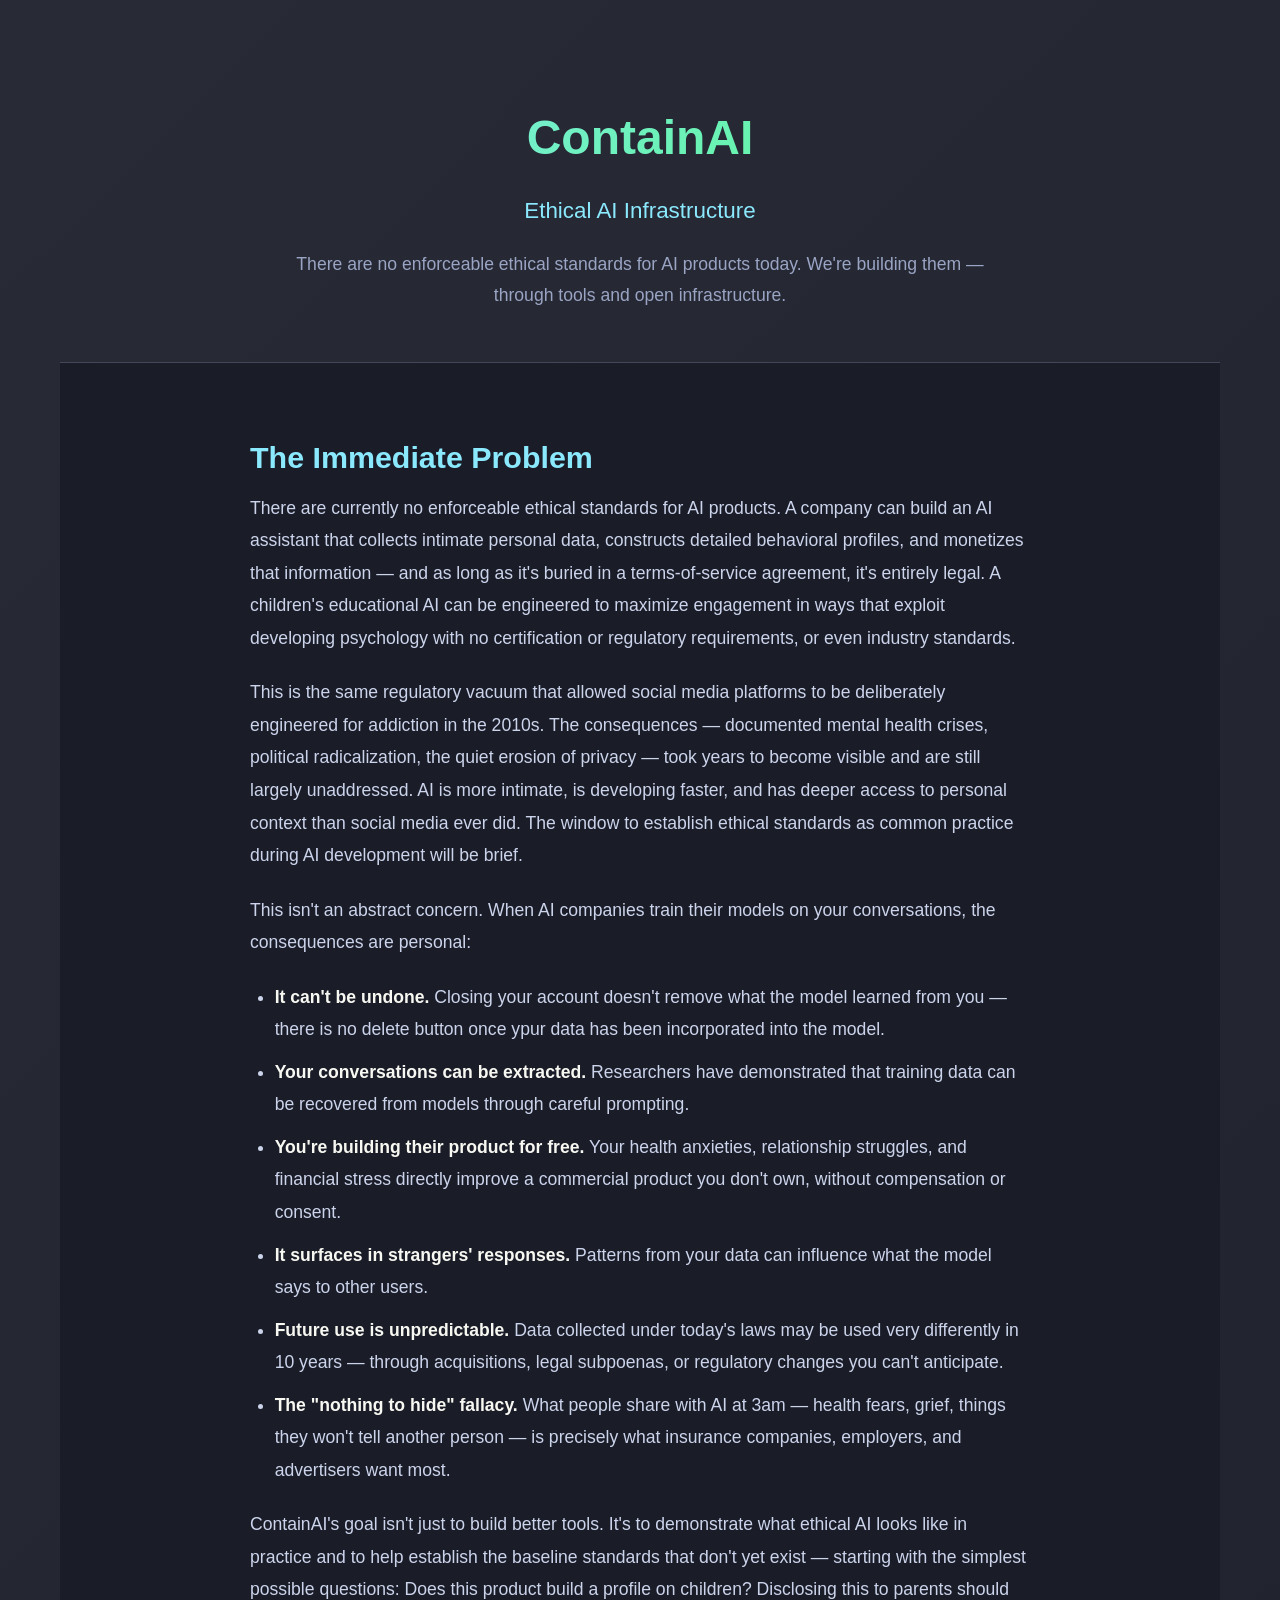
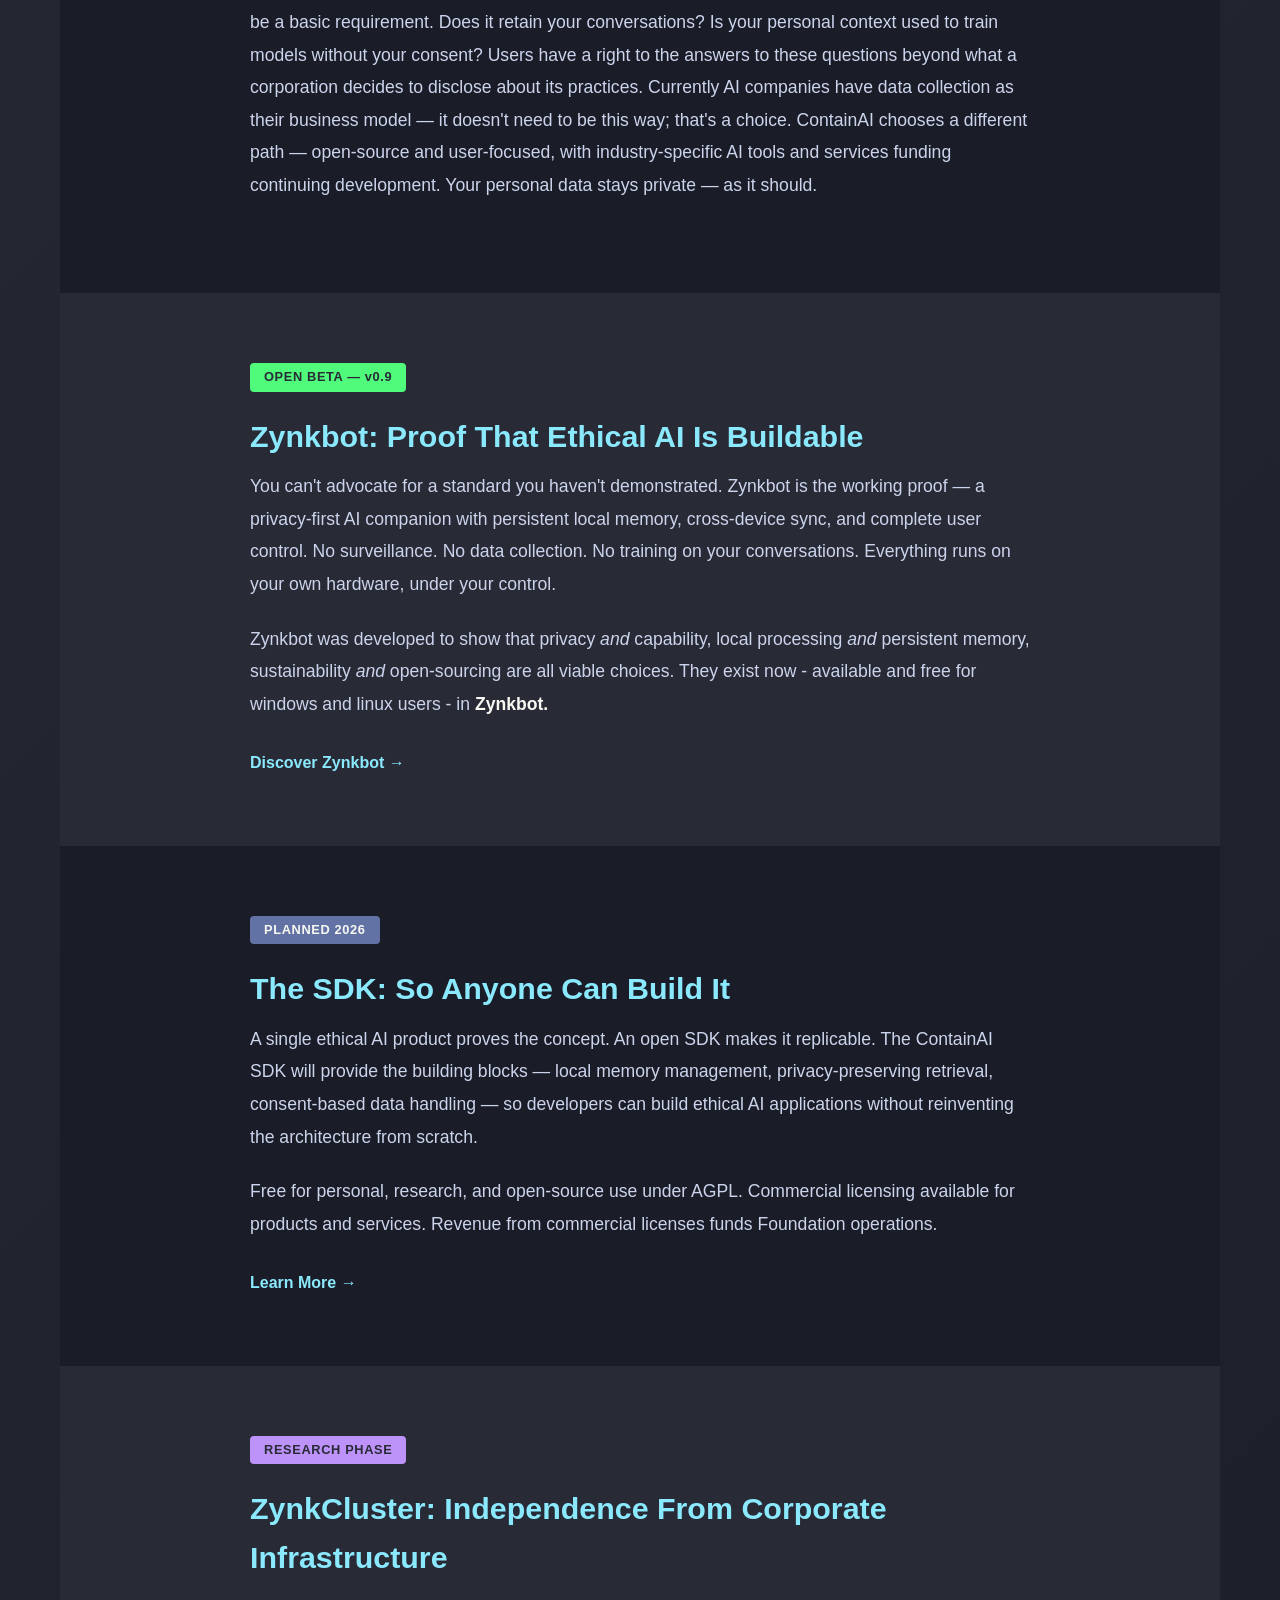
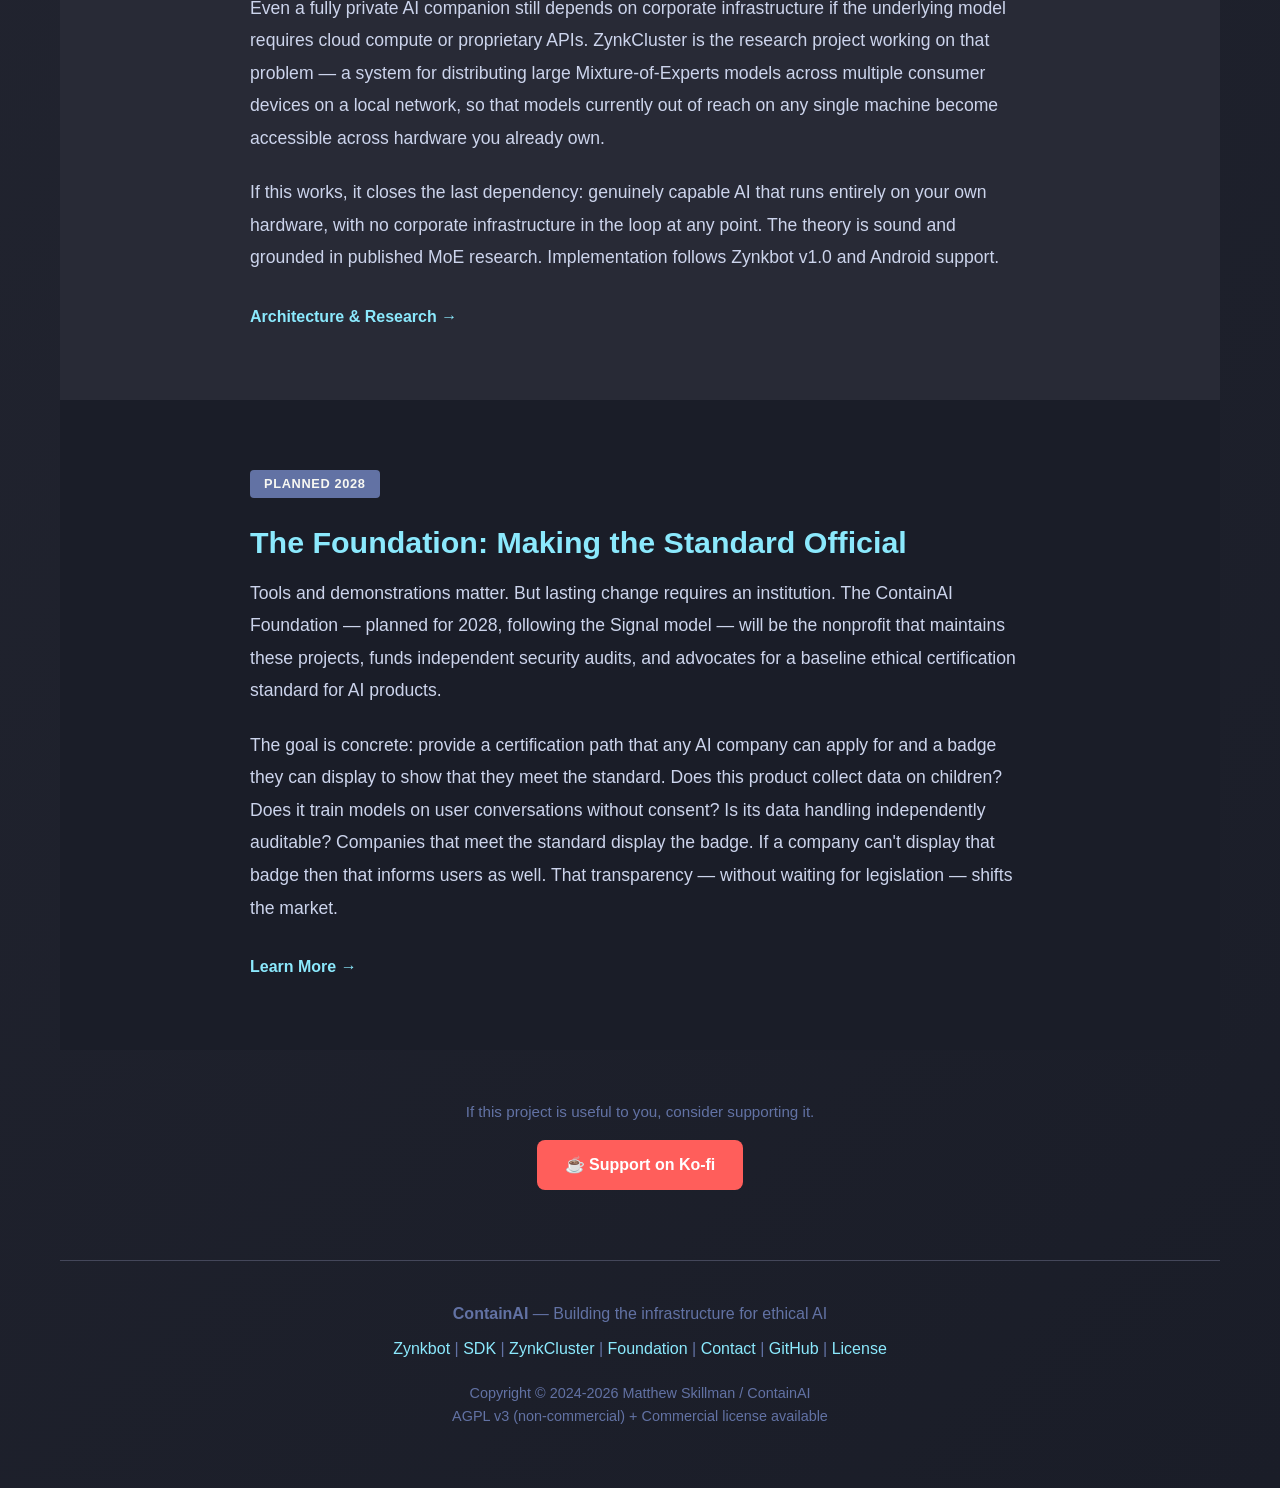
==== index.html @ c544f1e4 "Initial commit: ContainAI website" ====
<!DOCTYPE html>
<html lang="en">
<head>
    <meta charset="UTF-8">
    <meta name="viewport" content="width=device-width, initial-scale=1.0">
    <meta name="description" content="ContainAI - Building ethical AI infrastructure. Tools and frameworks for AI that serves users, not exploits them.">
    <meta name="keywords" content="ContainAI, Zynkbot, privacy AI, ethical AI, local AI, AI assistant">
    <meta name="author" content="Matthew Skillman">
    <title>ContainAI - Ethical AI Infrastructure</title>
    <style>
        * { margin: 0; padding: 0; box-sizing: border-box; }

        body {
            font-family: -apple-system, BlinkMacSystemFont, 'Segoe UI', Roboto, Oxygen, Ubuntu, Cantarell, sans-serif;
            background: linear-gradient(135deg, #282a36 0%, #1a1d28 100%);
            color: #f8f8f2;
            line-height: 1.6;
            min-height: 100vh;
        }

        .container { max-width: 1200px; margin: 0 auto; padding: 20px; }

        header {
            text-align: center;
            padding: 80px 20px 50px;
            border-bottom: 1px solid #44475a;
        }

        .logo {
            font-size: 3rem;
            font-weight: 700;
            background: linear-gradient(135deg, #8be9fd 0%, #50fa7b 100%);
            -webkit-background-clip: text;
            -webkit-text-fill-color: transparent;
            background-clip: text;
            margin-bottom: 16px;
        }

        .tagline {
            font-size: 1.4rem;
            color: #8be9fd;
            margin-bottom: 20px;
            font-weight: 300;
        }

        .header-mission {
            font-size: 1.1rem;
            color: #9aa5c4;
            max-width: 700px;
            margin: 0 auto;
            line-height: 1.8;
        }

        /* Shared section styles */
        .content-section {
            max-width: 860px;
            margin: 0 auto;
            padding: 70px 40px;
        }

        .section-dark {
            background: #1a1d28;
        }

        .section-mid {
            background: #282a36;
        }

        .content-section h2 {
            font-size: 1.9rem;
            color: #8be9fd;
            margin-bottom: 10px;
        }

        .content-section p {
            font-size: 1.1rem;
            color: #ccd4ec;
            line-height: 1.85;
            margin-bottom: 22px;
        }

        .content-section strong { color: #f8f8f2; }

        .status-badge {
            display: inline-block;
            padding: 4px 14px;
            border-radius: 4px;
            font-size: 0.8rem;
            font-weight: 700;
            letter-spacing: 0.05em;
            margin-bottom: 20px;
        }

        .badge-live { background: #50fa7b; color: #282a36; }
        .badge-planned { background: #6272a4; color: #f8f8f2; }
        .badge-research { background: #bd93f9; color: #282a36; }

        .section-link {
            display: inline-block;
            margin-top: 8px;
            color: #8be9fd;
            text-decoration: none;
            font-weight: 600;
            font-size: 1rem;
            transition: color 0.2s;
        }

        .section-link:hover { color: #50fa7b; }

        .cta-button {
            display: inline-block;
            padding: 15px 40px;
            background: #8be9fd;
            color: #282a36;
            text-decoration: none;
            border-radius: 8px;
            font-weight: 600;
            font-size: 1.1rem;
            transition: all 0.3s ease;
            margin: 10px;
        }

        .cta-button:hover {
            background: #50fa7b;
            transform: translateY(-2px);
            box-shadow: 0 8px 20px rgba(139, 233, 253, 0.3);
        }

        .cta-button.secondary { background: #44475a; color: #8be9fd; }
        .cta-button.secondary:hover { background: #6272a4; }

        footer {
            text-align: center;
            padding: 40px 20px;
            border-top: 1px solid #44475a;
            color: #6272a4;
            margin-top: 20px;
        }

        footer a { color: #8be9fd; text-decoration: none; }
        footer a:hover { text-decoration: underline; }

        @media (max-width: 768px) {
            .logo { font-size: 2rem; }
            .tagline { font-size: 1.1rem; }
            .content-section { padding: 50px 20px; }
            .content-section h2 { font-size: 1.5rem; }
        }
    </style>
    <!-- Privacy-friendly analytics by Plausible -->
    <script async src="https://plausible.io/js/pa-YPcZLzhPUW1c9LTmUFGL_.js"></script>
    <script>
      window.plausible=window.plausible||function(){(plausible.q=plausible.q||[]).push(arguments)},plausible.init=plausible.init||function(i){plausible.o=i||{}};
      plausible.init()
    </script>
</head>
<body>
    <div class="container">

        <header>
            <div class="logo">ContainAI</div>
            <div class="tagline">Ethical AI Infrastructure</div>
            <p class="header-mission">
                There are no enforceable ethical standards for AI products today.
                We're building them — through tools and open infrastructure.
            </p>
        </header>

        <!-- 1. THE PROBLEM -->
        <div class="section-dark">
            <div class="content-section">
                <h2>The Immediate Problem</h2>
                <p>
                    There are currently no enforceable ethical standards for AI products. A company can build
                    an AI assistant that collects intimate personal data, constructs detailed behavioral
                    profiles, and monetizes that information — and as long as it's buried in a
                    terms-of-service agreement, it's entirely legal. A children's educational AI can be
                    engineered to maximize engagement in ways that exploit developing psychology with no certification or regulatory requirements, or even industry standards.
                </p>
                <p>
                    This is the same regulatory vacuum that allowed social media platforms to be deliberately
                    engineered for addiction in the 2010s. The consequences — documented mental health crises,
                    political radicalization, the quiet erosion of privacy — took years to become visible and
                    are still largely unaddressed. AI is more intimate, is developing faster, and has deeper access
                    to personal context than social media ever did. The window to establish ethical standards as common practice during AI development will be brief.
                </p>
                <p>This isn't an abstract concern. When AI companies train their models on your conversations, the consequences are personal:</p>
                <ul style="color: #ccd4ec; font-size: 1.1rem; line-height: 1.85; margin: 0 0 22px 1.4em;">
                    <li style="margin-bottom: 10px;"><strong>It can't be undone.</strong> Closing your account doesn't remove what the model learned from you — there is no delete button once ypur data has been incorporated into the model.</li>
                    <li style="margin-bottom: 10px;"><strong>Your conversations can be extracted.</strong> Researchers have demonstrated that training data can be recovered from models through careful prompting.</li>
                    <li style="margin-bottom: 10px;"><strong>You're building their product for free.</strong> Your health anxieties, relationship struggles, and financial stress directly improve a commercial product you don't own, without compensation or consent.</li>
                    <li style="margin-bottom: 10px;"><strong>It surfaces in strangers' responses.</strong> Patterns from your data can influence what the model says to other users.</li>
                    <li style="margin-bottom: 10px;"><strong>Future use is unpredictable.</strong> Data collected under today's laws may be used very differently in 10 years — through acquisitions, legal subpoenas, or regulatory changes you can't anticipate.</li>
                    <li style="margin-bottom: 10px;"><strong>The "nothing to hide" fallacy.</strong> What people share with AI at 3am — health fears, grief, things they won't tell another person — is precisely what insurance companies, employers, and advertisers want most.</li>
                </ul>
                <p>
                    ContainAI's goal isn't just to build better tools. It's to demonstrate what ethical AI
                    looks like in practice and to help establish the baseline standards that don't yet
                    exist — starting with the simplest possible questions: Does this product build a profile on children? Disclosing this to parents should be a basic requirement. Does it retain your conversations? Is your personal context used to train models without your consent? Users have a right to the answers to these questions beyond what a corporation decides to disclose about its practices. Currently AI companies have data collection as their business model — it doesn't need to be this way; that's a choice. ContainAI chooses a different path — open-source and user-focused, with industry-specific AI tools and services funding continuing development. Your personal data stays private — as it should.
                </p>
            </div>
        </div>

        <!-- 2. ZYNKBOT -->
        <div class="section-mid">
            <div class="content-section">
                <div class="status-badge badge-live">OPEN BETA — v0.9</div>
                <h2>Zynkbot: Proof That Ethical AI Is Buildable</h2>
                <p>
                    You can't advocate for a standard you haven't demonstrated. Zynkbot is the working
                    proof — a privacy-first AI companion with persistent local memory, cross-device sync,
                    and complete user control. No surveillance. No data collection. No training on your
                    conversations. Everything runs on your own hardware, under your control.
                </p>
                <p>Zynkbot was developed to show that privacy <em>and</em> capability, local processing <em>and</em> persistent memory, sustainability <em>and</em> open-sourcing are all viable choices.  They exist now - available and free for windows and linux users - in <strong>Zynkbot.</strong>
                </p>
                <a href="zynkbot/" class="section-link">Discover Zynkbot →</a>
            </div>
        </div>

        <!-- 3. SDK -->
        <div class="section-dark">
            <div class="content-section">
                <div class="status-badge badge-planned">PLANNED 2026</div>
                <h2>The SDK: So Anyone Can Build It</h2>
                <p>
                    A single ethical AI product proves the concept. An open SDK makes it replicable.
                    The ContainAI SDK will provide the building blocks — local memory management,
                    privacy-preserving retrieval, consent-based data handling — so developers can build
                    ethical AI applications without reinventing the architecture from scratch.
                </p>
                <p>
                    Free for personal, research, and open-source use under AGPL. Commercial licensing
                    available for products and services. Revenue from commercial licenses funds Foundation
                    operations.
                </p>
                <a href="sdk/" class="section-link">Learn More →</a>
            </div>
        </div>

        <!-- 4. ZYNKCLUSTER -->
        <div class="section-mid">
            <div class="content-section">
                <div class="status-badge badge-research">RESEARCH PHASE</div>
                <h2>ZynkCluster: Independence From Corporate Infrastructure</h2>
                <p>
                    Even a fully private AI companion still depends on corporate infrastructure if the
                    underlying model requires cloud compute or proprietary APIs. ZynkCluster is the
                    research project working on that problem — a system for distributing large
                    Mixture-of-Experts models across multiple consumer devices on a local network, so
                    that models currently out of reach on any single machine become accessible across
                    hardware you already own.
                </p>
                <p>
                    If this works, it closes the last dependency: genuinely capable AI that runs entirely
                    on your own hardware, with no corporate infrastructure in the loop at any point.
                    The theory is sound and grounded in published MoE research. Implementation follows
                    Zynkbot v1.0 and Android support.
                </p>
                <a href="zynkcluster/" class="section-link">Architecture &amp; Research →</a>
            </div>
        </div>

        <!-- 5. FOUNDATION -->
        <div class="section-dark">
            <div class="content-section">
                <div class="status-badge badge-planned">PLANNED 2028</div>
                <h2>The Foundation: Making the Standard Official</h2>
                <p>
                    Tools and demonstrations matter. But lasting change requires an institution. The
                    ContainAI Foundation — planned for 2028, following the Signal model — will be the
                    nonprofit that maintains these projects, funds independent security audits, and
                    advocates for a baseline ethical certification standard for AI products.
                </p>
                <p>
                    The goal is concrete: provide a certification path that any AI company can apply for and a badge
                    they can display to show that they meet the standard. Does this product collect data on children?
                    Does it train models on user conversations without consent? Is its data handling
                    independently auditable? Companies that meet the standard display the badge. If a company can't display that badge then that informs users as well.  That transparency —
                    without waiting for legislation — shifts the market.
                </p>
                <a href="foundation/" class="section-link">Learn More →</a>
            </div>
        </div>

        <!-- KO-FI -->
        <section style="text-align: center; padding: 50px 20px;">
            <p style="color: #6272a4; font-size: 0.95rem; margin-bottom: 16px;">If this project is useful to you, consider supporting it.</p>
            <a href="https://ko-fi.com/mskill1" target="_blank" rel="noopener"
               style="display: inline-block; background: #FF5E5B; color: #fff; font-weight: 600; font-size: 1rem;
                      padding: 12px 28px; border-radius: 8px; text-decoration: none; transition: opacity 0.2s;"
               onmouseover="this.style.opacity='0.85'" onmouseout="this.style.opacity='1'">
                ☕ Support on Ko-fi
            </a>
        </section>

        <footer>
            <p><strong>ContainAI</strong> — Building the infrastructure for ethical AI</p>
            <p style="margin-top: 10px;">
                <a href="zynkbot/">Zynkbot</a> |
                <a href="sdk/">SDK</a> |
                <a href="zynkcluster/">ZynkCluster</a> |
                <a href="foundation/">Foundation</a> |
                <a href="mailto:matt@containai.ai">Contact</a> |
                <a href="https://github.com/MSkill1/zynkbot">GitHub</a> |
                <a href="https://github.com/MSkill1/zynkbot/blob/main/LICENSE">License</a>
            </p>
            <p style="margin-top: 20px; font-size: 0.9rem;">
                Copyright &copy; 2024-2026 Matthew Skillman / ContainAI<br>
                AGPL v3 (non-commercial) + Commercial license available
            </p>
        </footer>

    </div>
</body>
</html>
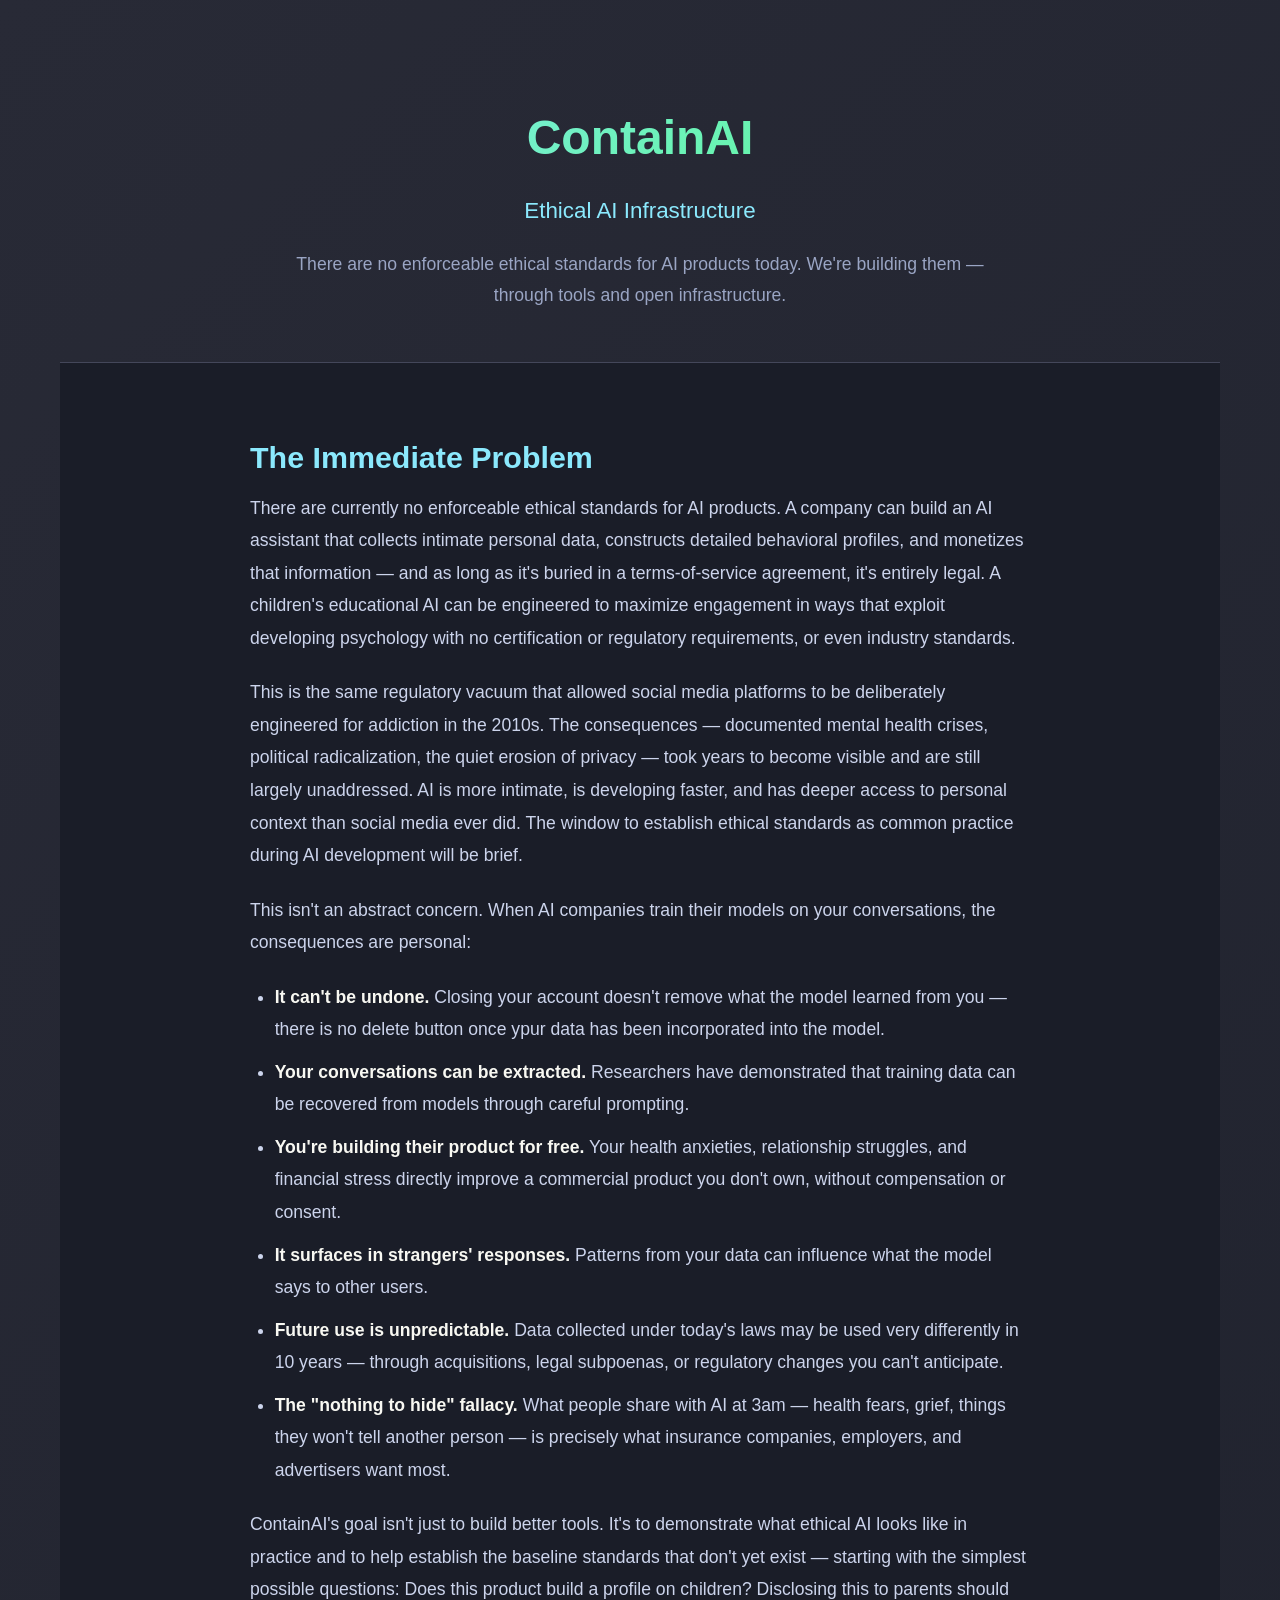
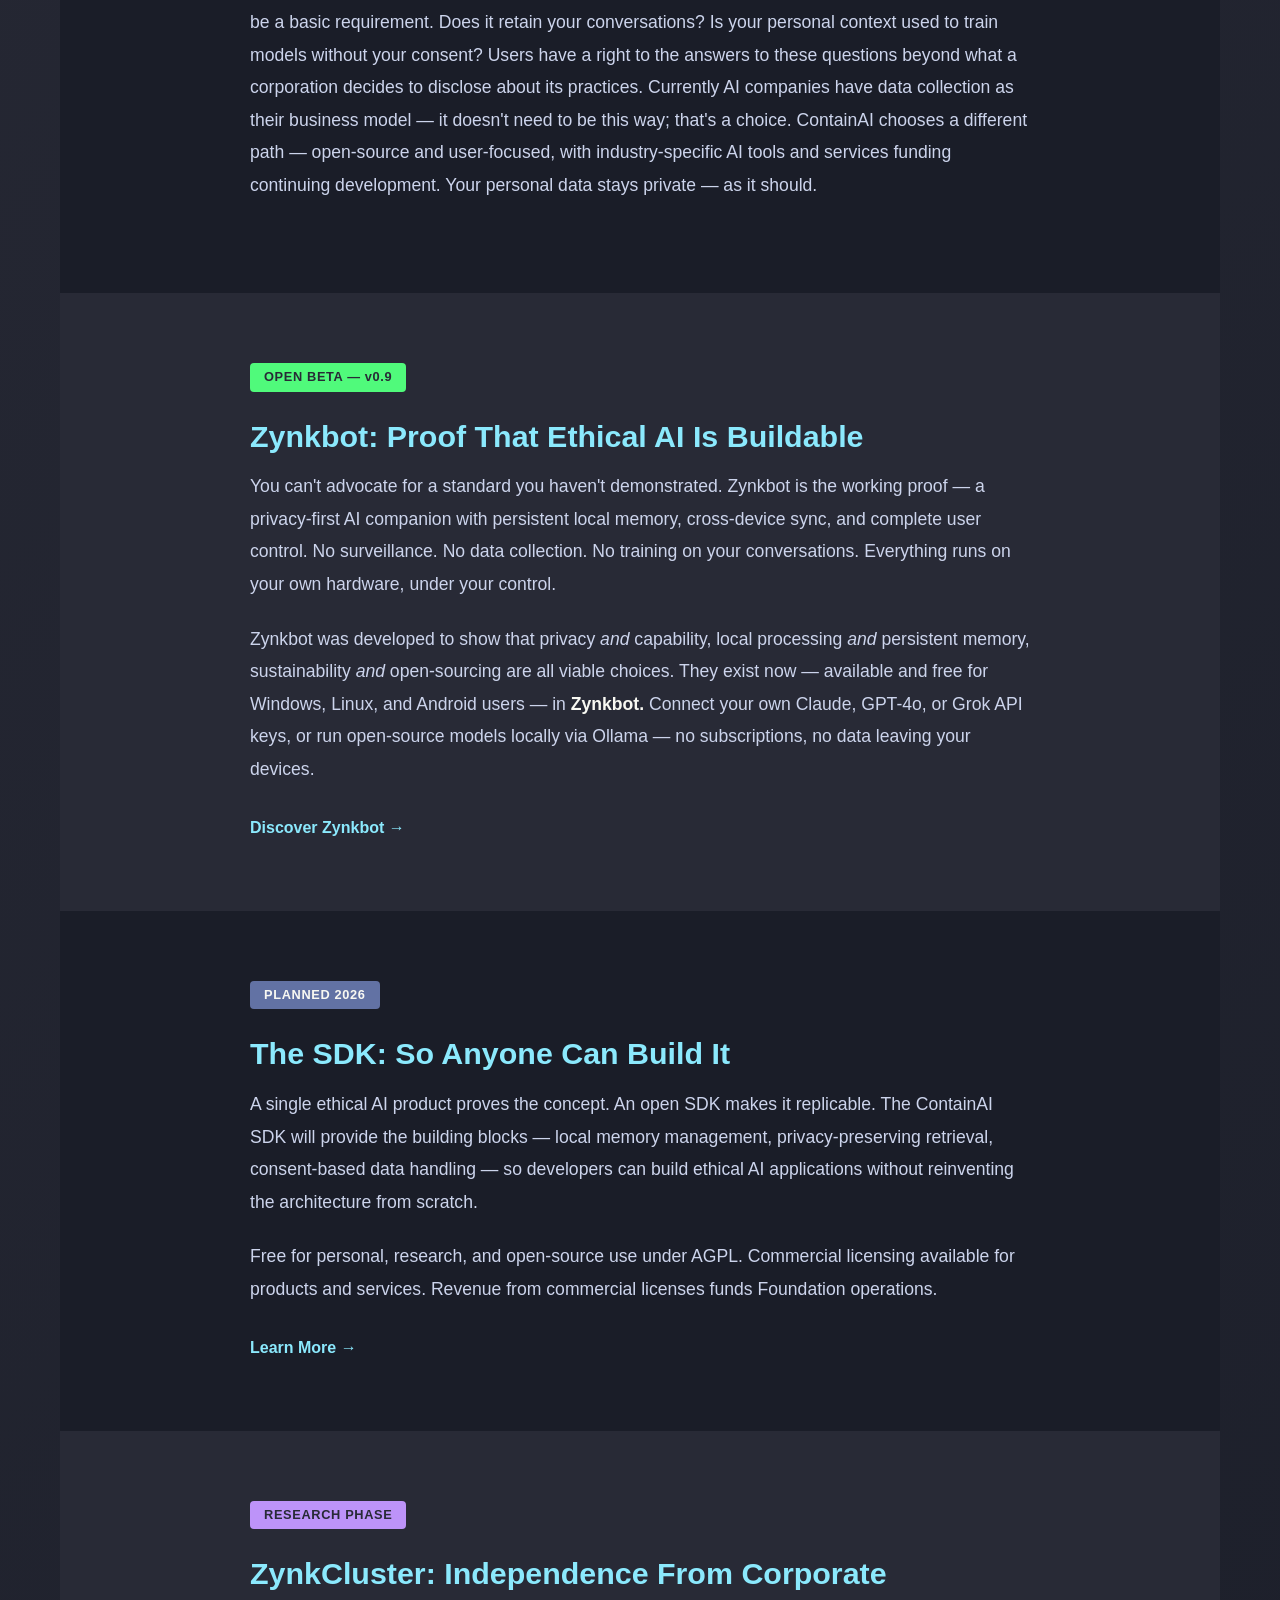
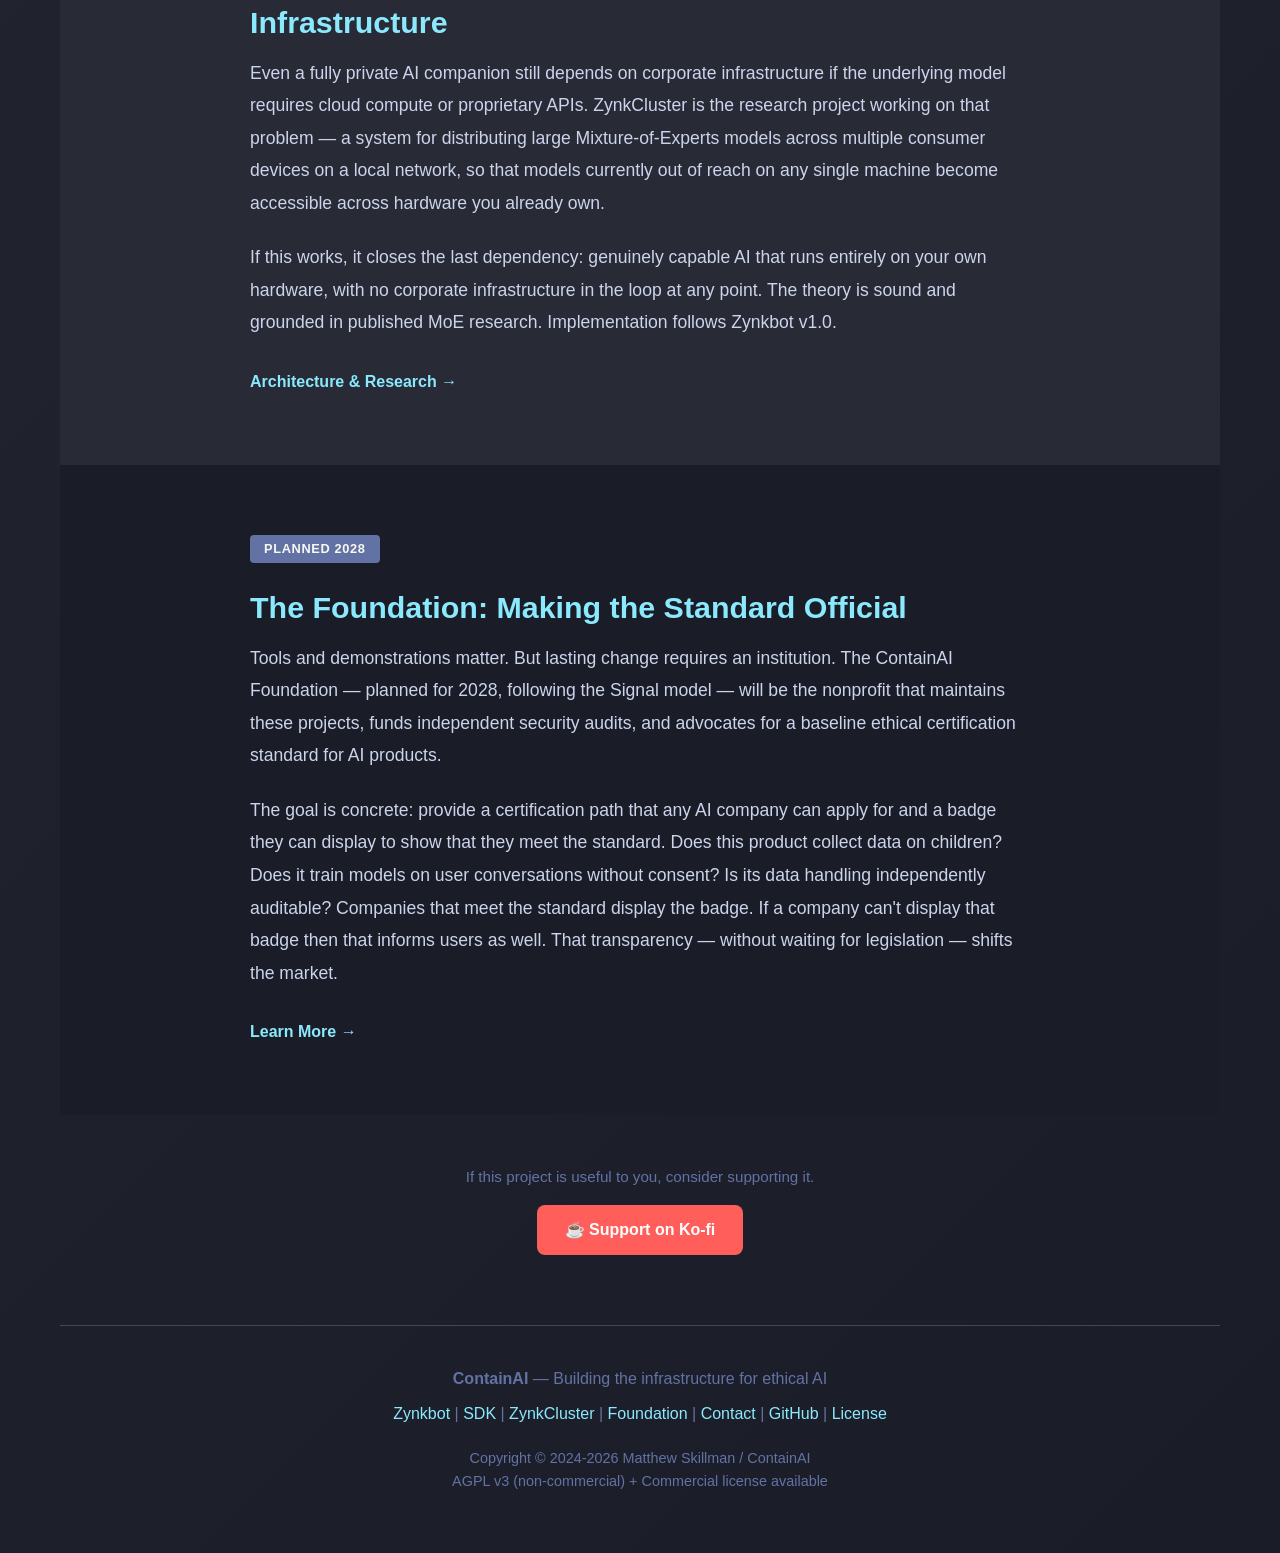
==== commit be88e2ea: "feat: Android beta + Ollama across site - index.html: add Android to platform list, add Ollama line," ====
--- a/index.html
+++ b/index.html
@@ -212,7 +212,7 @@
                     and complete user control. No surveillance. No data collection. No training on your
                     conversations. Everything runs on your own hardware, under your control.
                 </p>
-                <p>Zynkbot was developed to show that privacy <em>and</em> capability, local processing <em>and</em> persistent memory, sustainability <em>and</em> open-sourcing are all viable choices.  They exist now - available and free for windows and linux users - in <strong>Zynkbot.</strong>
+                <p>Zynkbot was developed to show that privacy <em>and</em> capability, local processing <em>and</em> persistent memory, sustainability <em>and</em> open-sourcing are all viable choices. They exist now — available and free for Windows, Linux, and Android users — in <strong>Zynkbot.</strong> Connect your own Claude, GPT-4o, or Grok API keys, or run open-source models locally via Ollama — no subscriptions, no data leaving your devices.
                 </p>
                 <a href="zynkbot/" class="section-link">Discover Zynkbot →</a>
             </div>
@@ -255,7 +255,7 @@
                     If this works, it closes the last dependency: genuinely capable AI that runs entirely
                     on your own hardware, with no corporate infrastructure in the loop at any point.
                     The theory is sound and grounded in published MoE research. Implementation follows
-                    Zynkbot v1.0 and Android support.
+                    Zynkbot v1.0.
                 </p>
                 <a href="zynkcluster/" class="section-link">Architecture &amp; Research →</a>
             </div>
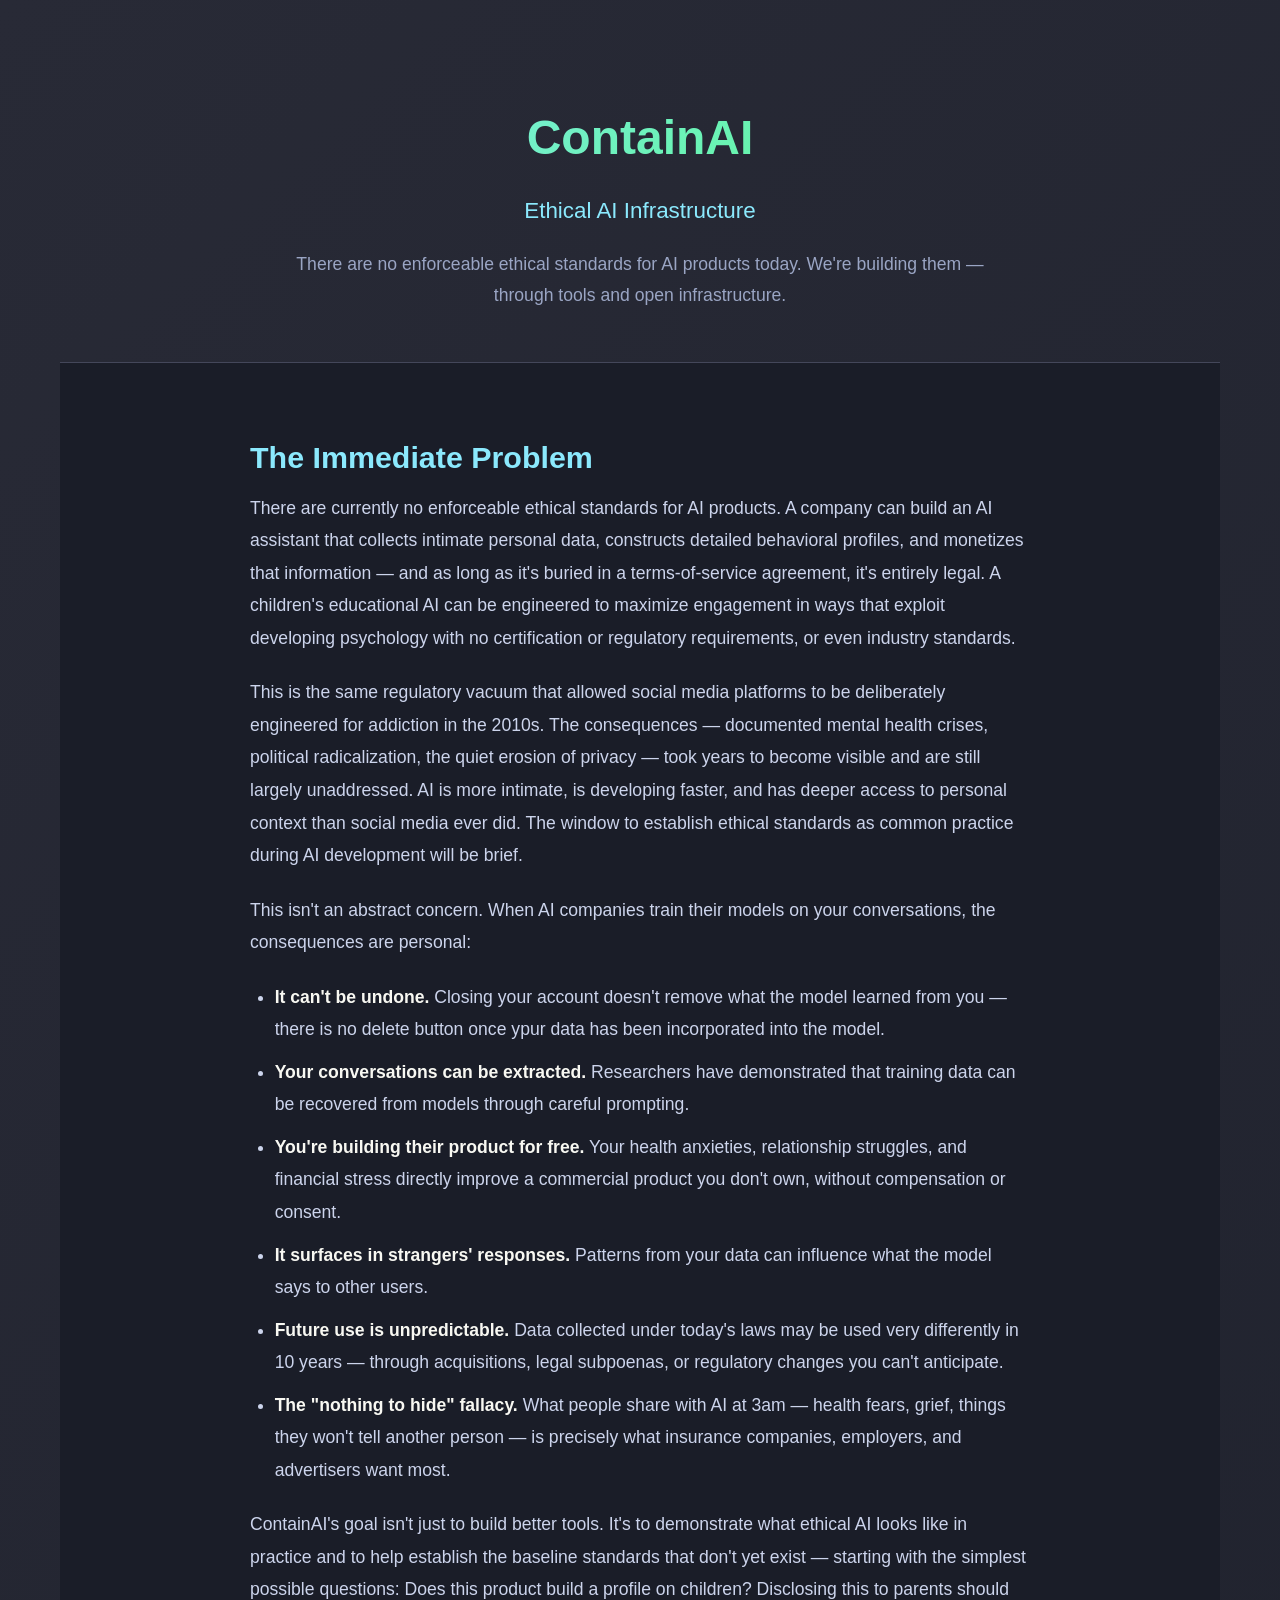
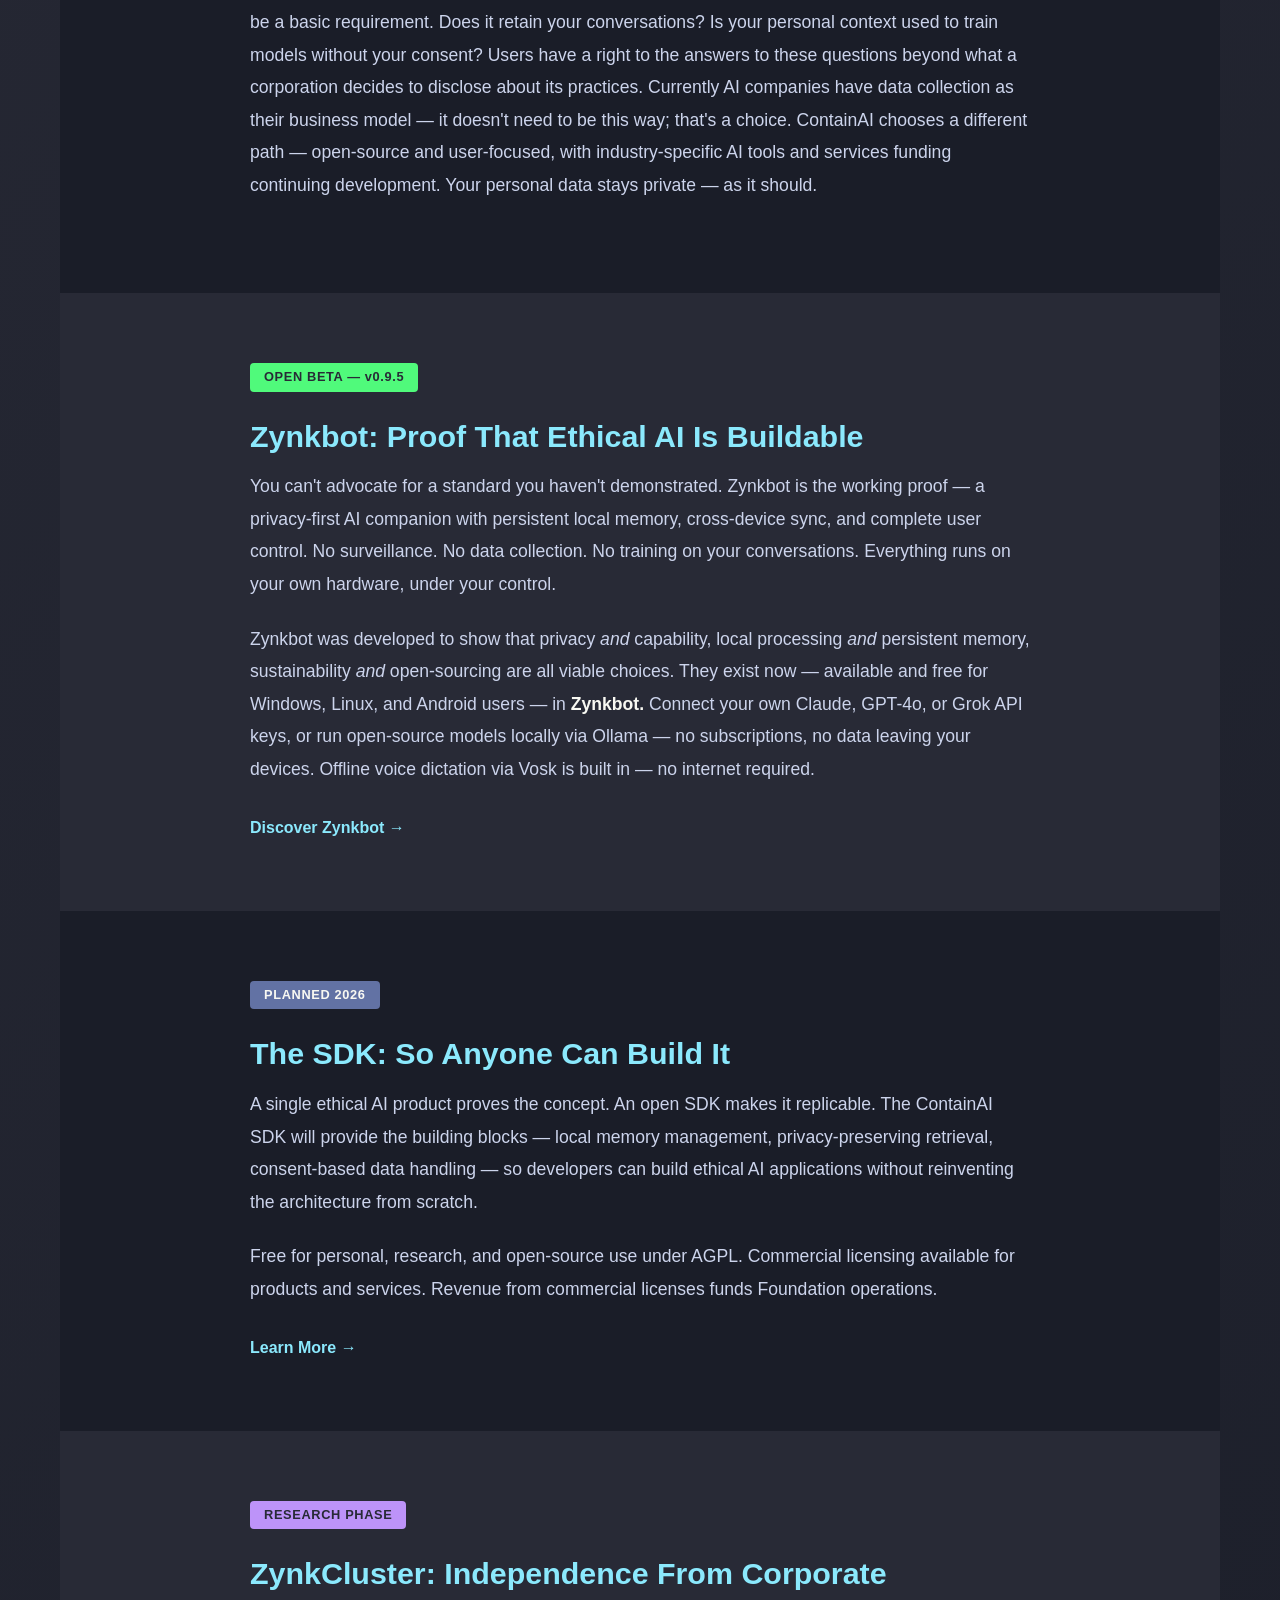
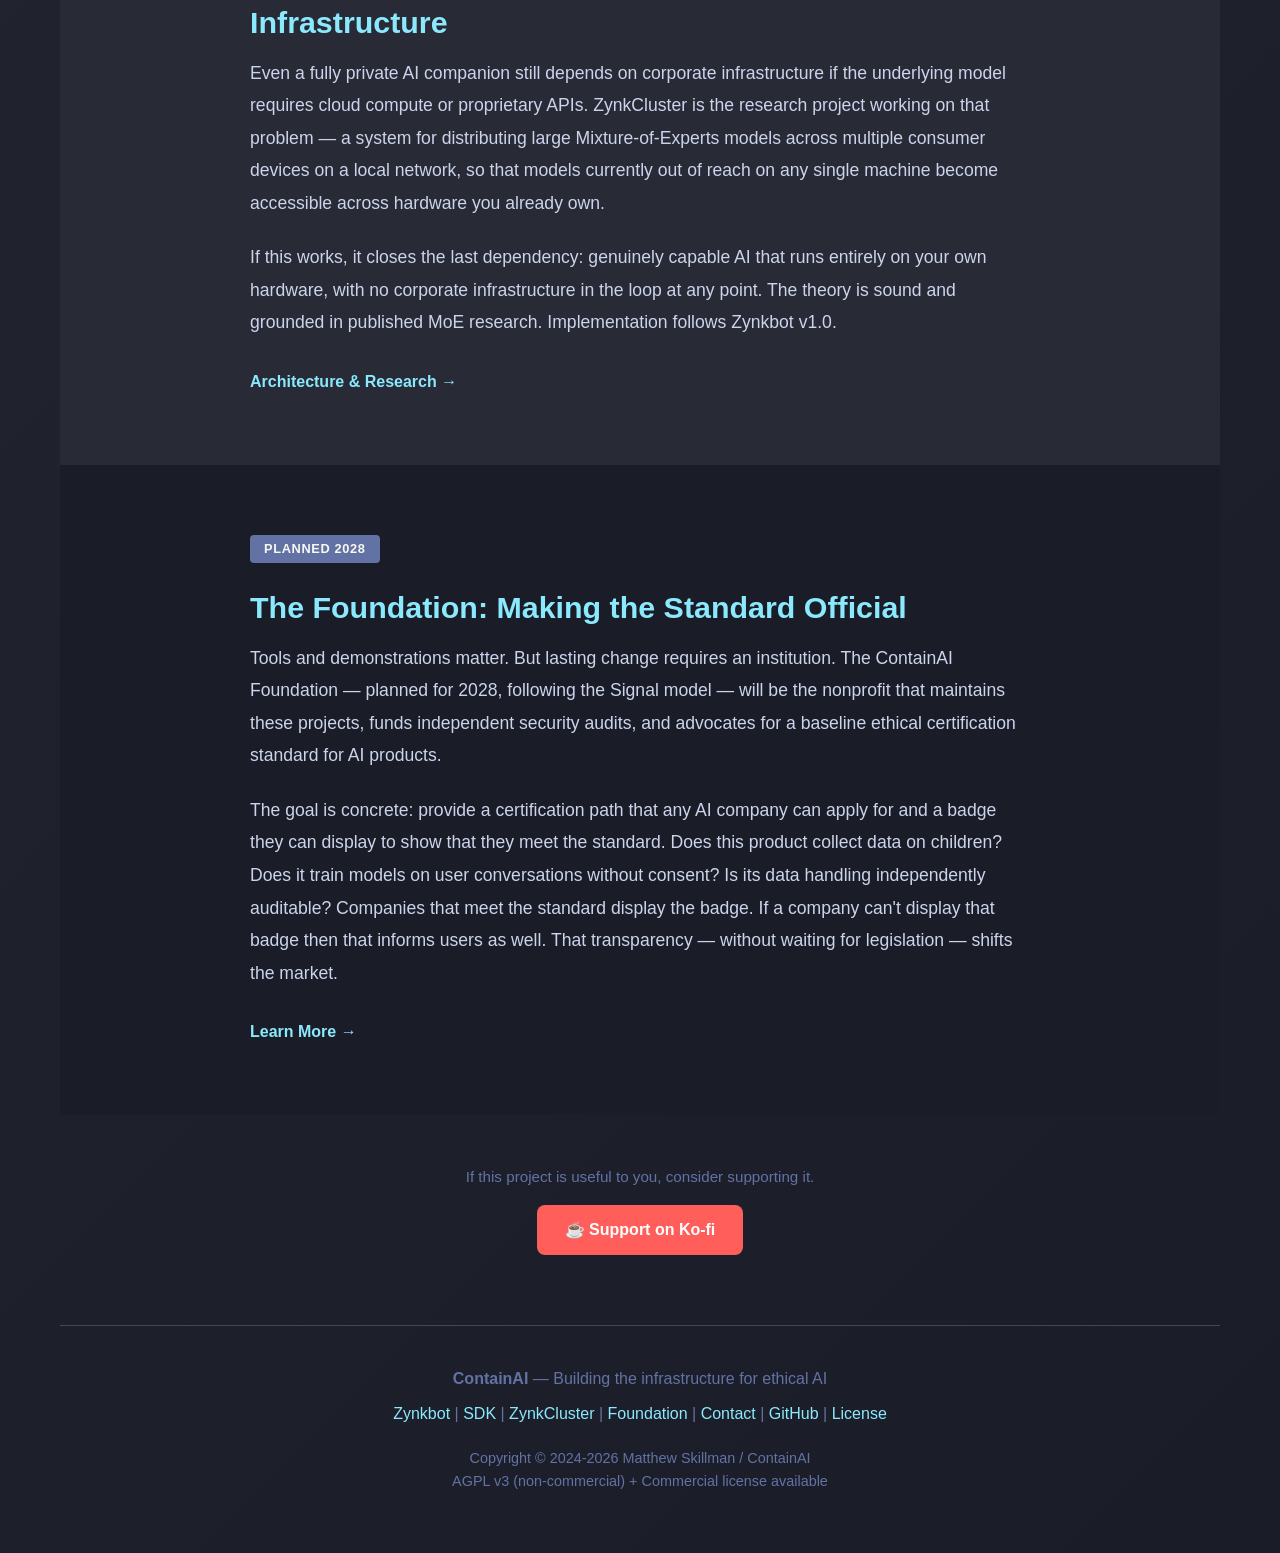
==== commit f4d9e4e2: "update: v0.9.5-beta1 release, voice dictation, cloud backup live - All download links updated to v0." ====
--- a/index.html
+++ b/index.html
@@ -204,7 +204,7 @@
         <!-- 2. ZYNKBOT -->
         <div class="section-mid">
             <div class="content-section">
-                <div class="status-badge badge-live">OPEN BETA — v0.9</div>
+                <div class="status-badge badge-live">OPEN BETA — v0.9.5</div>
                 <h2>Zynkbot: Proof That Ethical AI Is Buildable</h2>
                 <p>
                     You can't advocate for a standard you haven't demonstrated. Zynkbot is the working
@@ -212,7 +212,7 @@
                     and complete user control. No surveillance. No data collection. No training on your
                     conversations. Everything runs on your own hardware, under your control.
                 </p>
-                <p>Zynkbot was developed to show that privacy <em>and</em> capability, local processing <em>and</em> persistent memory, sustainability <em>and</em> open-sourcing are all viable choices. They exist now — available and free for Windows, Linux, and Android users — in <strong>Zynkbot.</strong> Connect your own Claude, GPT-4o, or Grok API keys, or run open-source models locally via Ollama — no subscriptions, no data leaving your devices.
+                <p>Zynkbot was developed to show that privacy <em>and</em> capability, local processing <em>and</em> persistent memory, sustainability <em>and</em> open-sourcing are all viable choices. They exist now — available and free for Windows, Linux, and Android users — in <strong>Zynkbot.</strong> Connect your own Claude, GPT-4o, or Grok API keys, or run open-source models locally via Ollama — no subscriptions, no data leaving your devices. Offline voice dictation via Vosk is built in — no internet required.
                 </p>
                 <a href="zynkbot/" class="section-link">Discover Zynkbot →</a>
             </div>
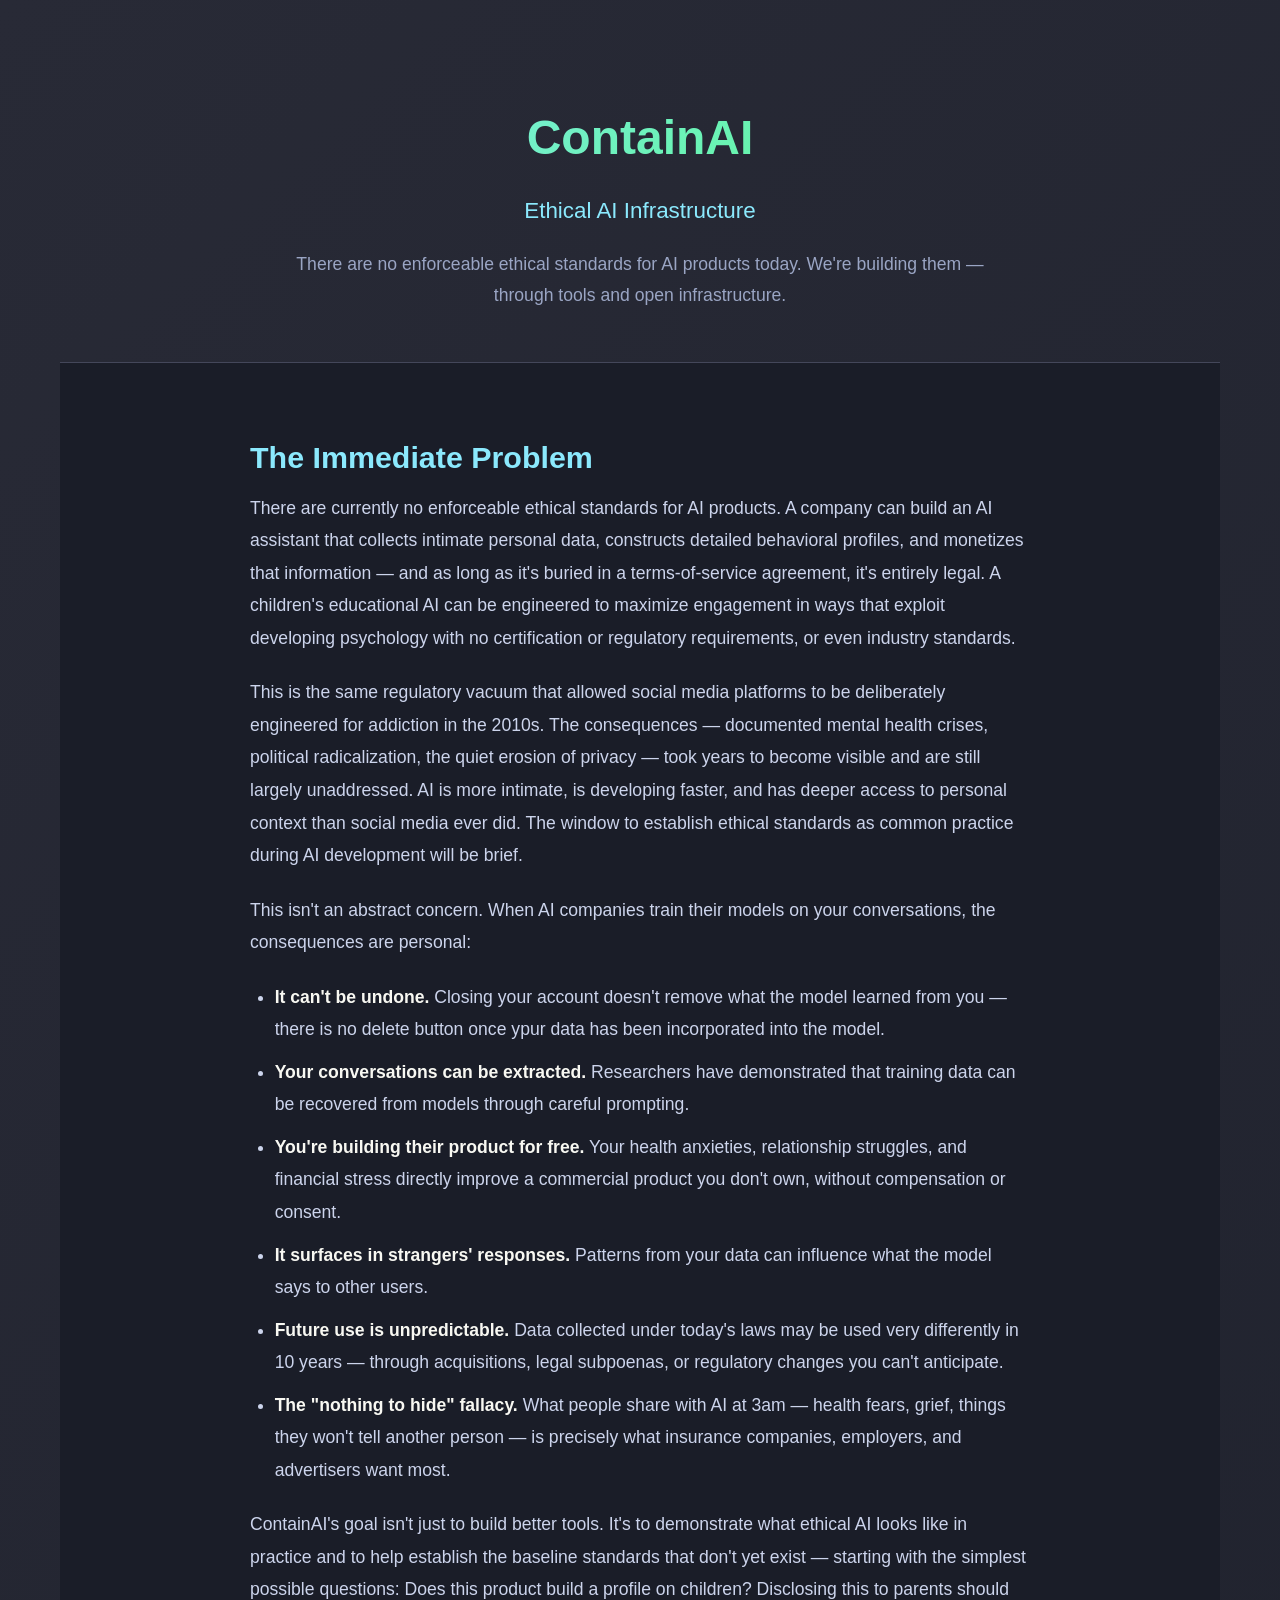
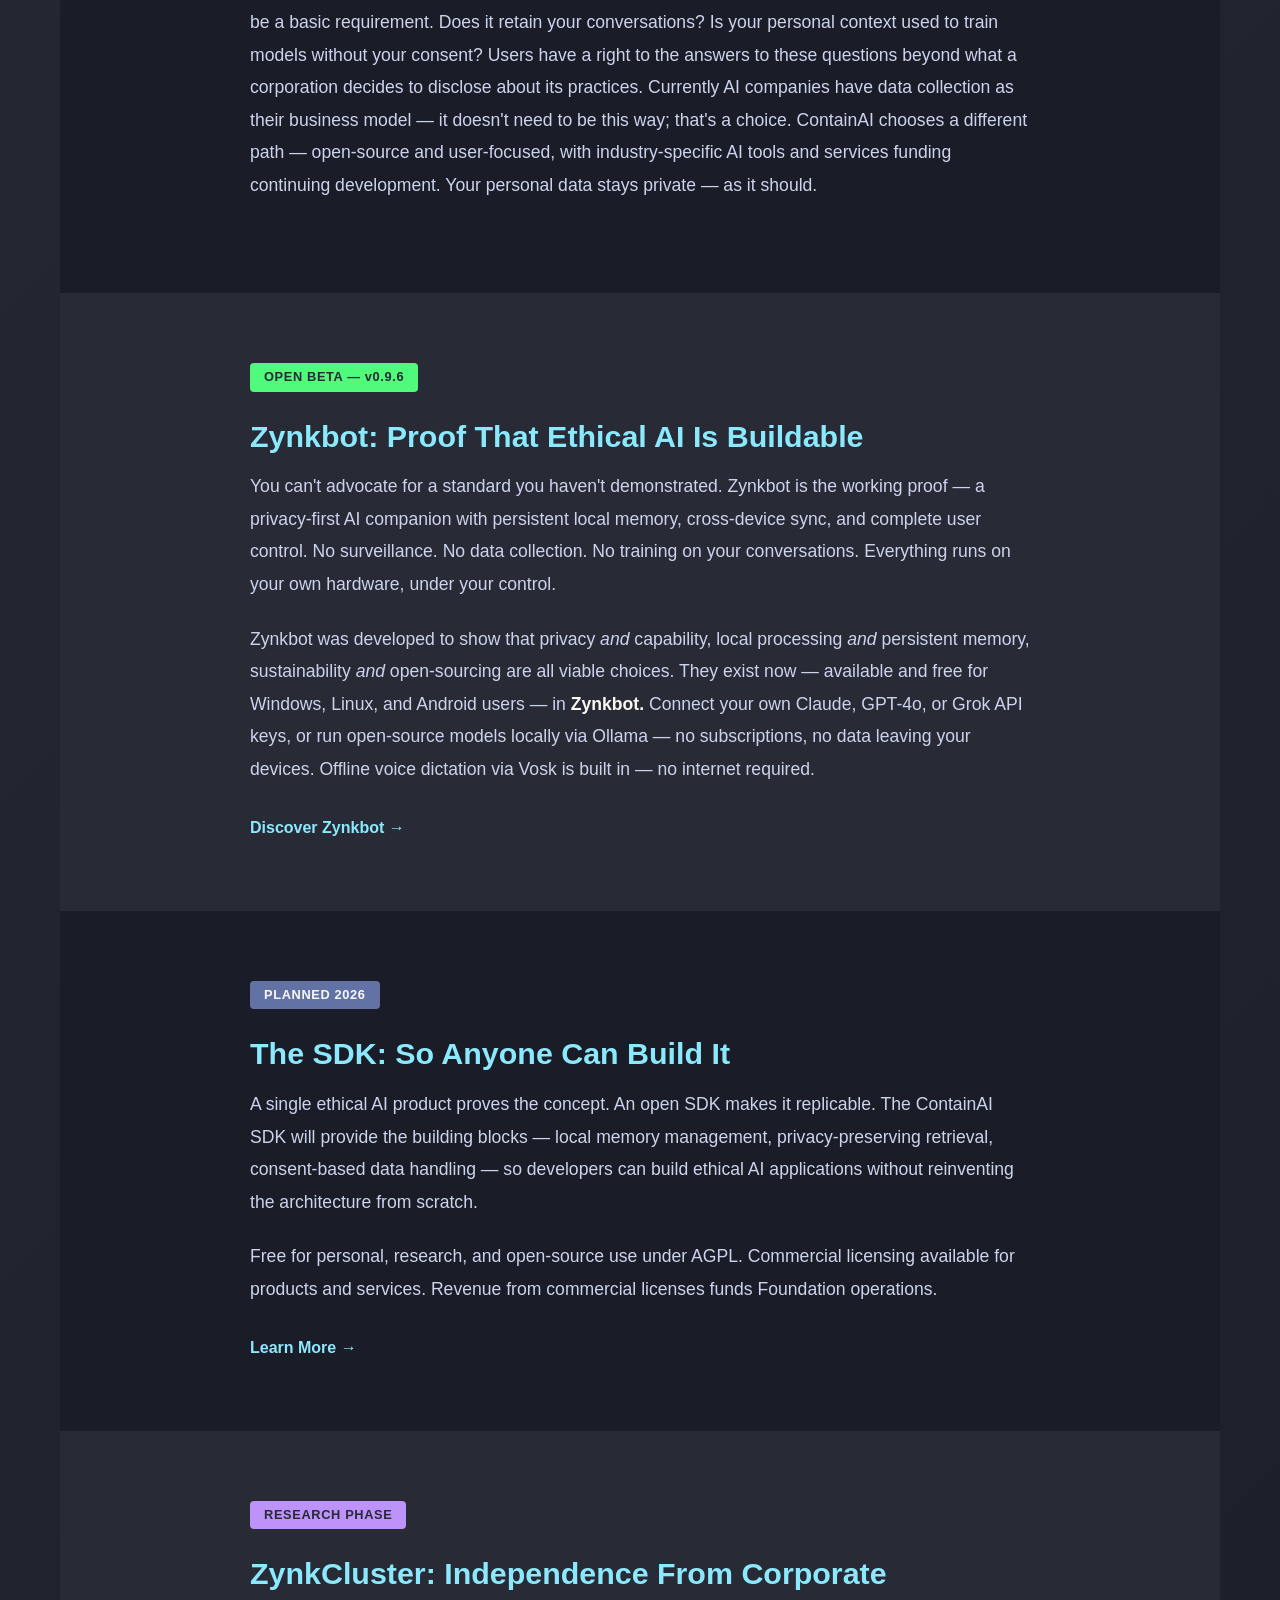
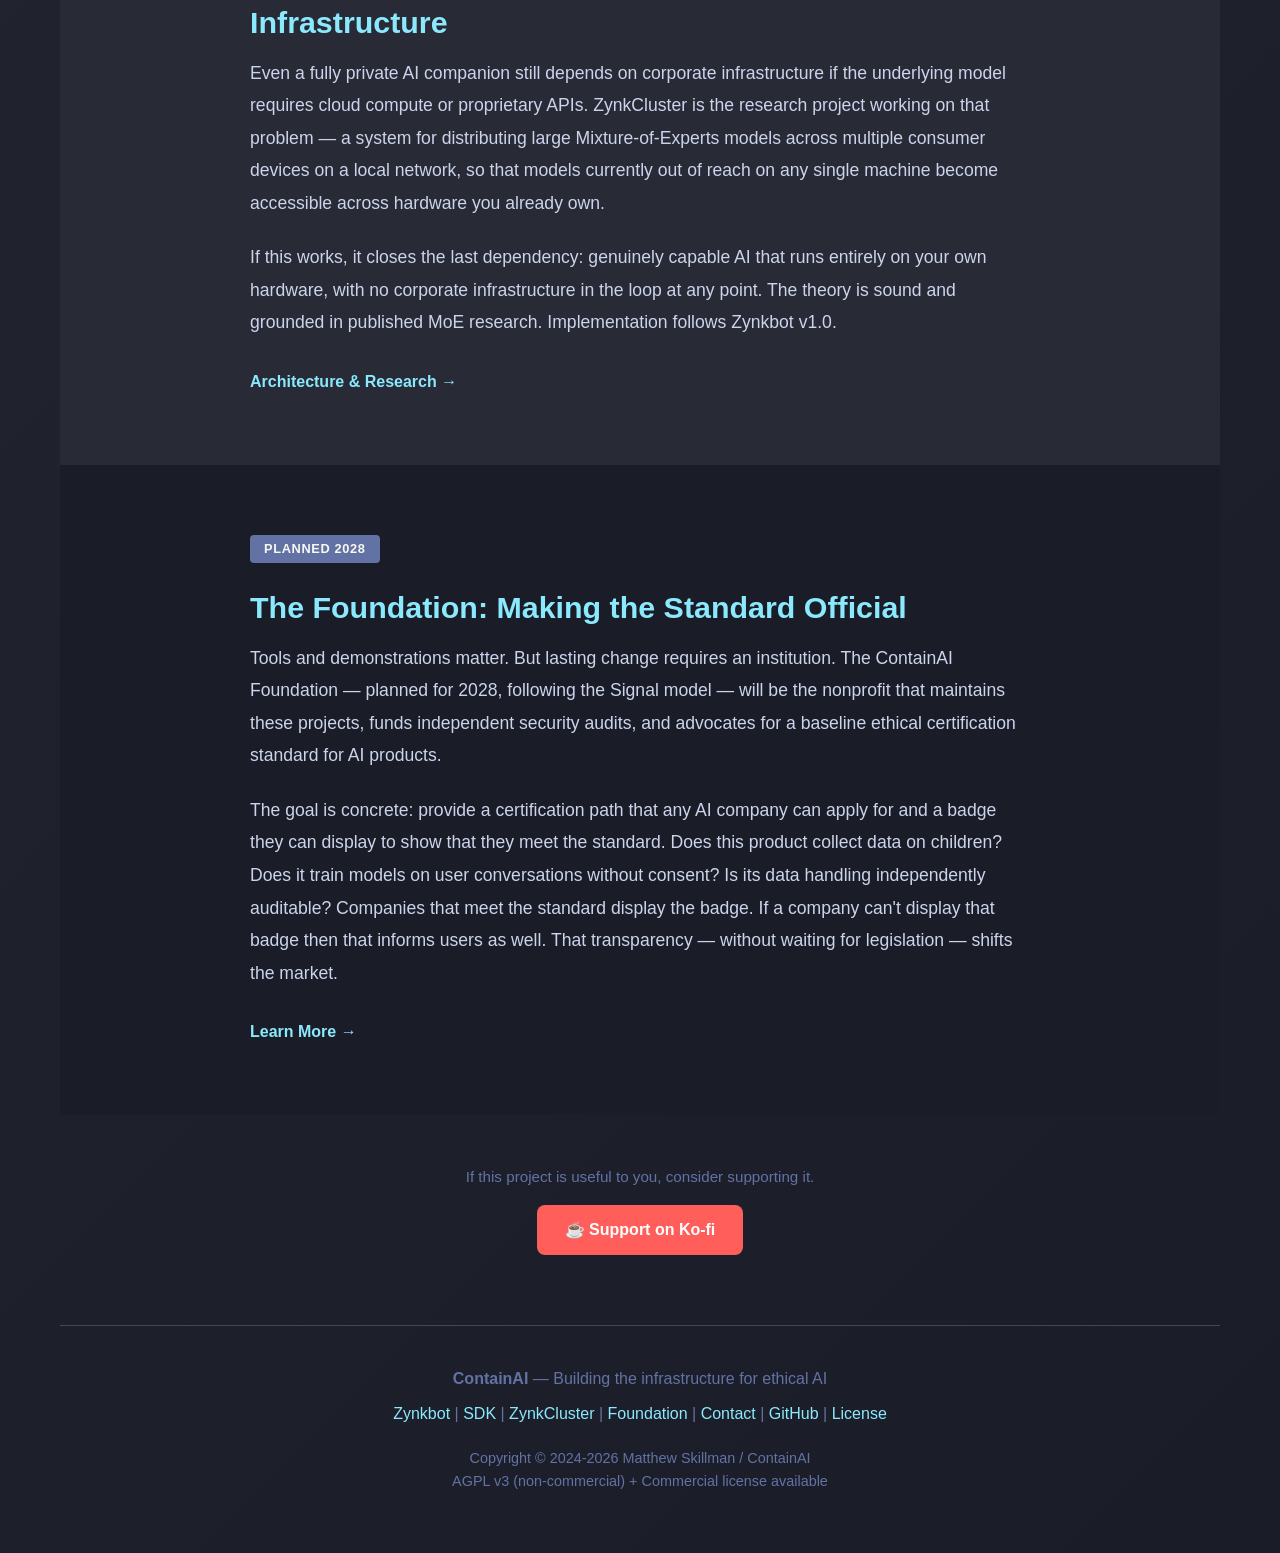
==== commit b53aef7f: "update: download links and version labels to 0.9.6-beta3; drop the .msi buttons (no .msi since 0.9.6" ====
--- a/index.html
+++ b/index.html
@@ -204,7 +204,7 @@
         <!-- 2. ZYNKBOT -->
         <div class="section-mid">
             <div class="content-section">
-                <div class="status-badge badge-live">OPEN BETA — v0.9.5</div>
+                <div class="status-badge badge-live">OPEN BETA — v0.9.6</div>
                 <h2>Zynkbot: Proof That Ethical AI Is Buildable</h2>
                 <p>
                     You can't advocate for a standard you haven't demonstrated. Zynkbot is the working
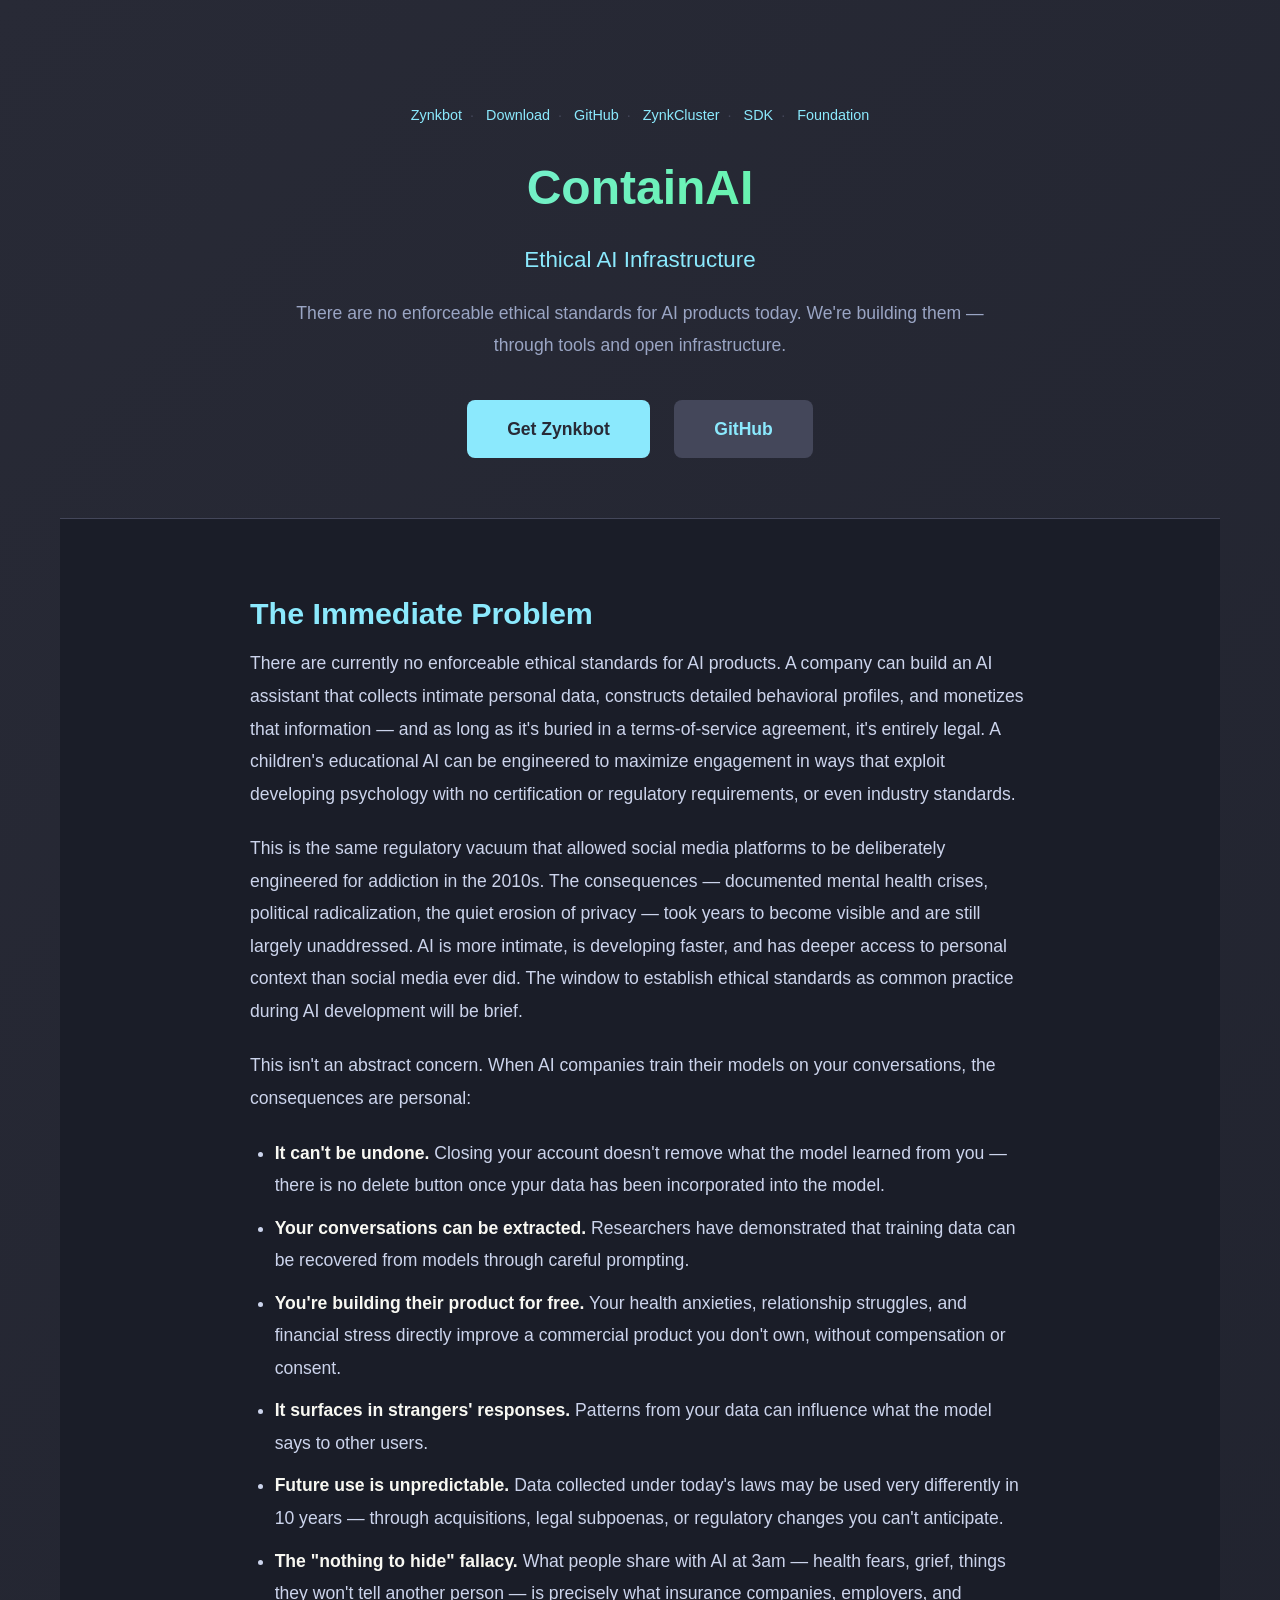
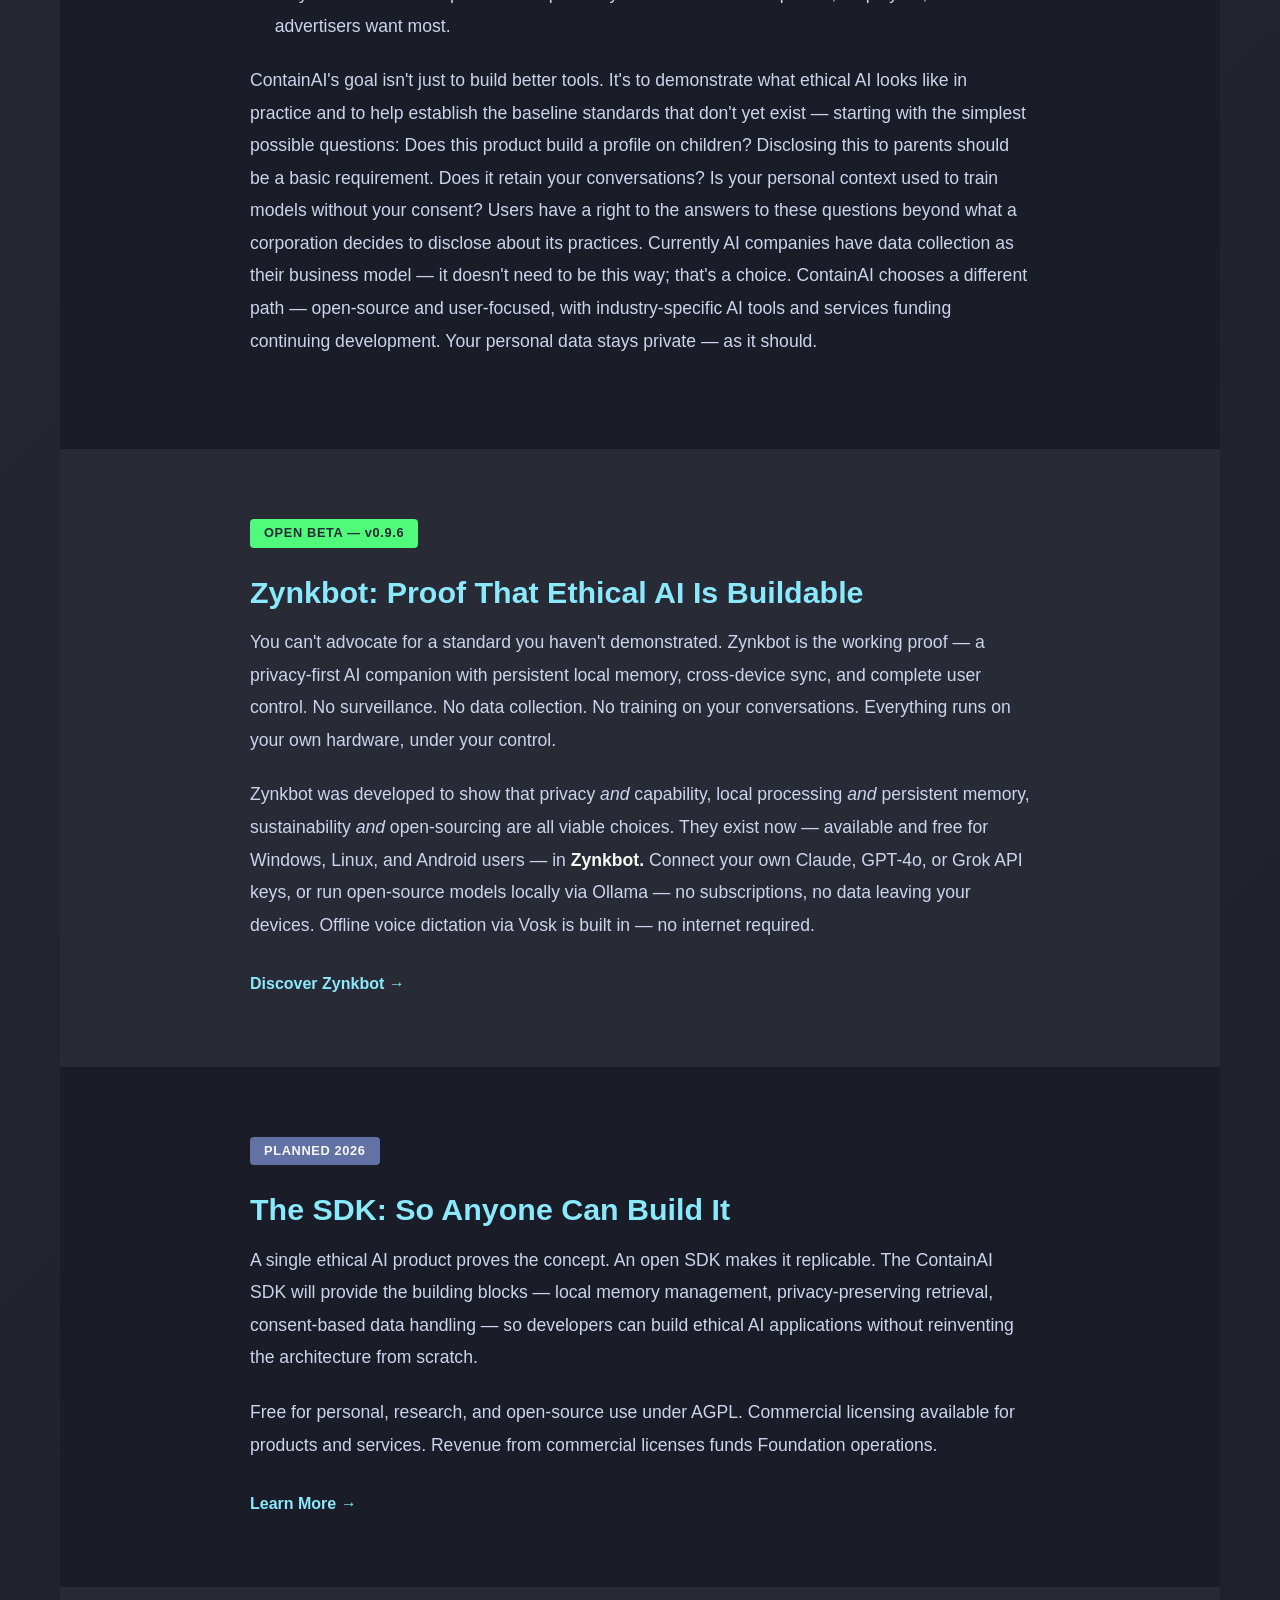
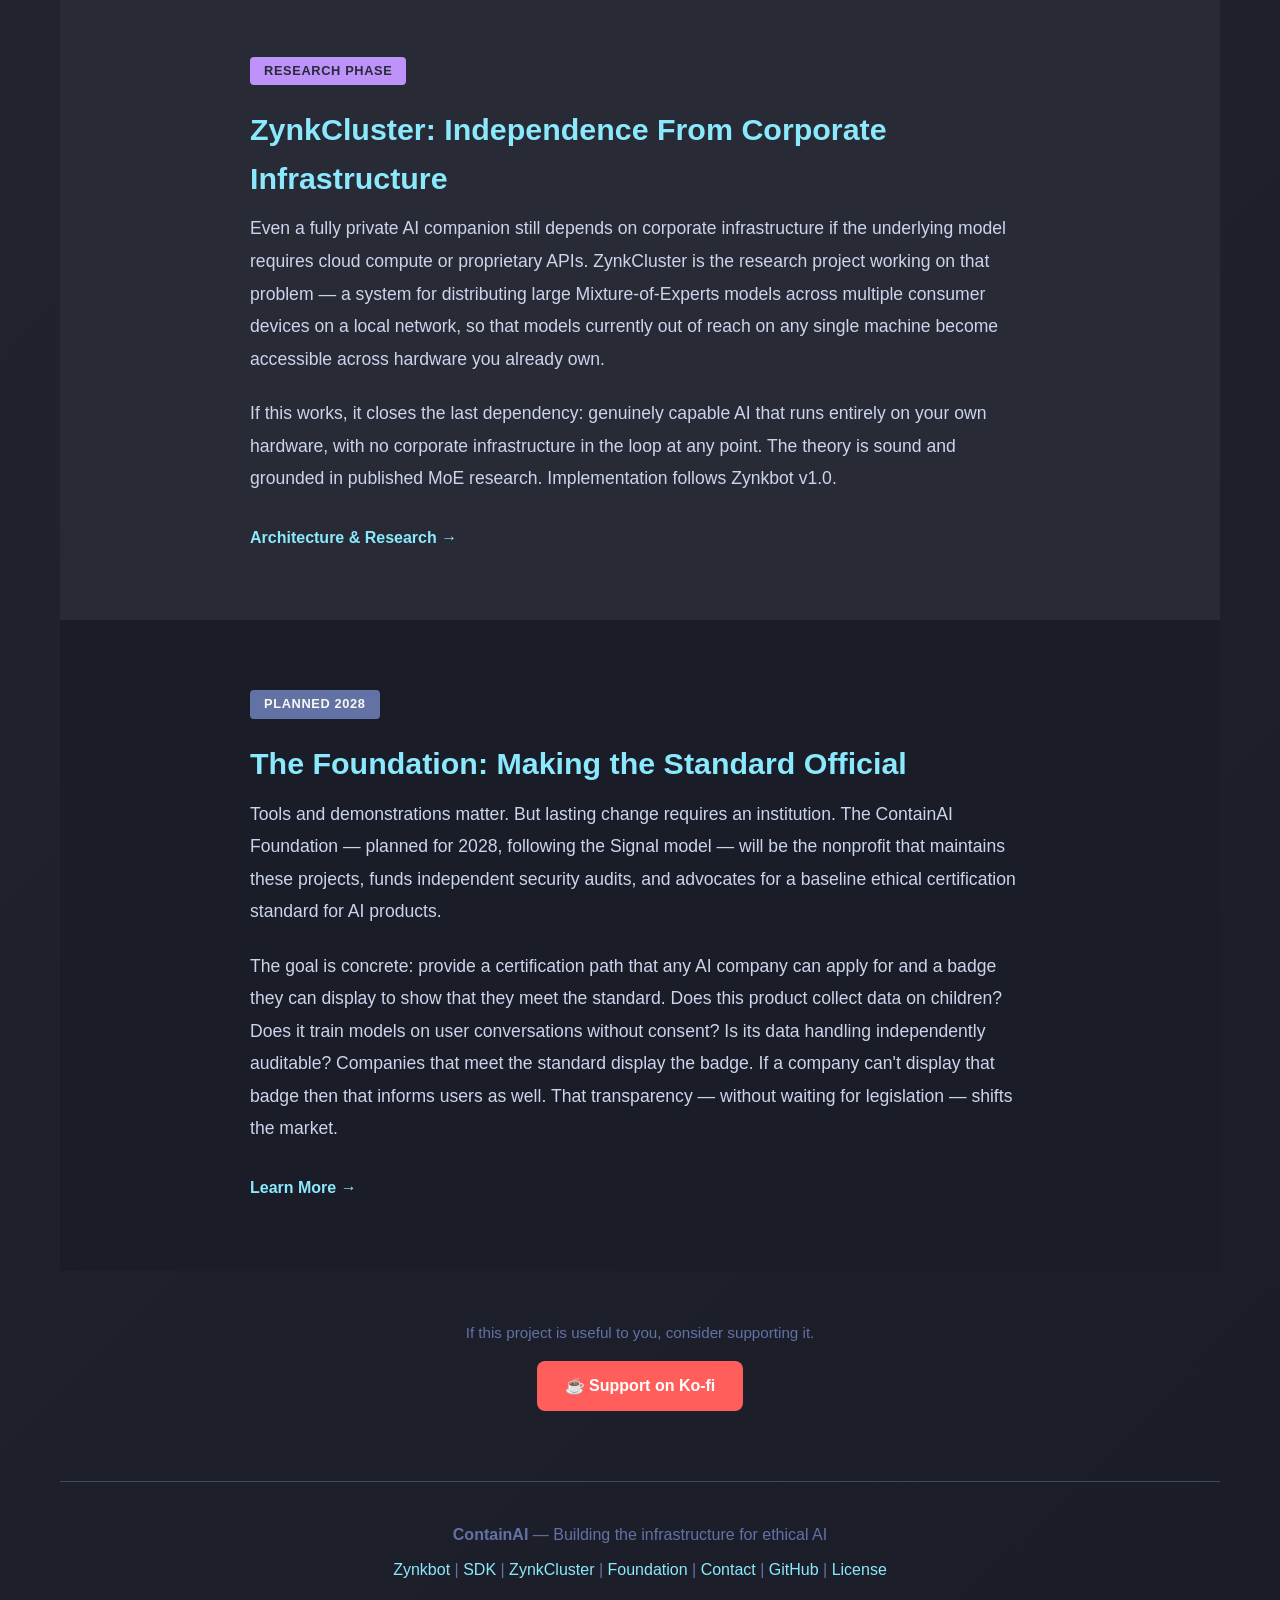
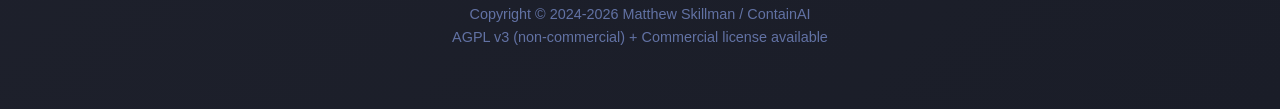
==== commit 78229e45: "Site: navigation row on every page, v0.9.6 release links, short Zynkbot front page with detail pages" ====
--- a/index.html
+++ b/index.html
@@ -146,6 +146,16 @@
             .content-section { padding: 50px 20px; }
             .content-section h2 { font-size: 1.5rem; }
         }
+
+        /* Site navigation row — the same links on every page of the site */
+        .site-nav { font-size: 0.9rem; line-height: 2.2; margin-bottom: 18px; }
+        .site-nav a { color: #8be9fd; text-decoration: none; white-space: nowrap; }
+        .site-nav a:hover { color: #50fa7b; }
+        .site-nav .home { color: #f8f8f2; font-weight: 600; }
+        .site-nav .sep { color: #44475a; margin: 0 8px; }
+
+        .header-buttons { margin-top: 28px; }
+
     </style>
     <!-- Privacy-friendly analytics by Plausible -->
     <script async src="https://plausible.io/js/pa-YPcZLzhPUW1c9LTmUFGL_.js"></script>
@@ -158,12 +168,24 @@
     <div class="container">
 
         <header>
+            <nav class="site-nav">
+                <a href="zynkbot/">Zynkbot</a><span class="sep">·</span>
+                <a href="zynkbot/#download">Download</a><span class="sep">·</span>
+                <a href="https://github.com/MSkill1/zynkbot">GitHub</a><span class="sep">·</span>
+                <a href="zynkcluster/">ZynkCluster</a><span class="sep">·</span>
+                <a href="sdk/">SDK</a><span class="sep">·</span>
+                <a href="foundation/">Foundation</a>
+            </nav>
             <div class="logo">ContainAI</div>
             <div class="tagline">Ethical AI Infrastructure</div>
             <p class="header-mission">
                 There are no enforceable ethical standards for AI products today.
                 We're building them — through tools and open infrastructure.
             </p>
+            <div class="header-buttons">
+                <a href="zynkbot/" class="cta-button">Get Zynkbot</a>
+                <a href="https://github.com/MSkill1/zynkbot" class="cta-button secondary">GitHub</a>
+            </div>
         </header>
 
         <!-- 1. THE PROBLEM -->
